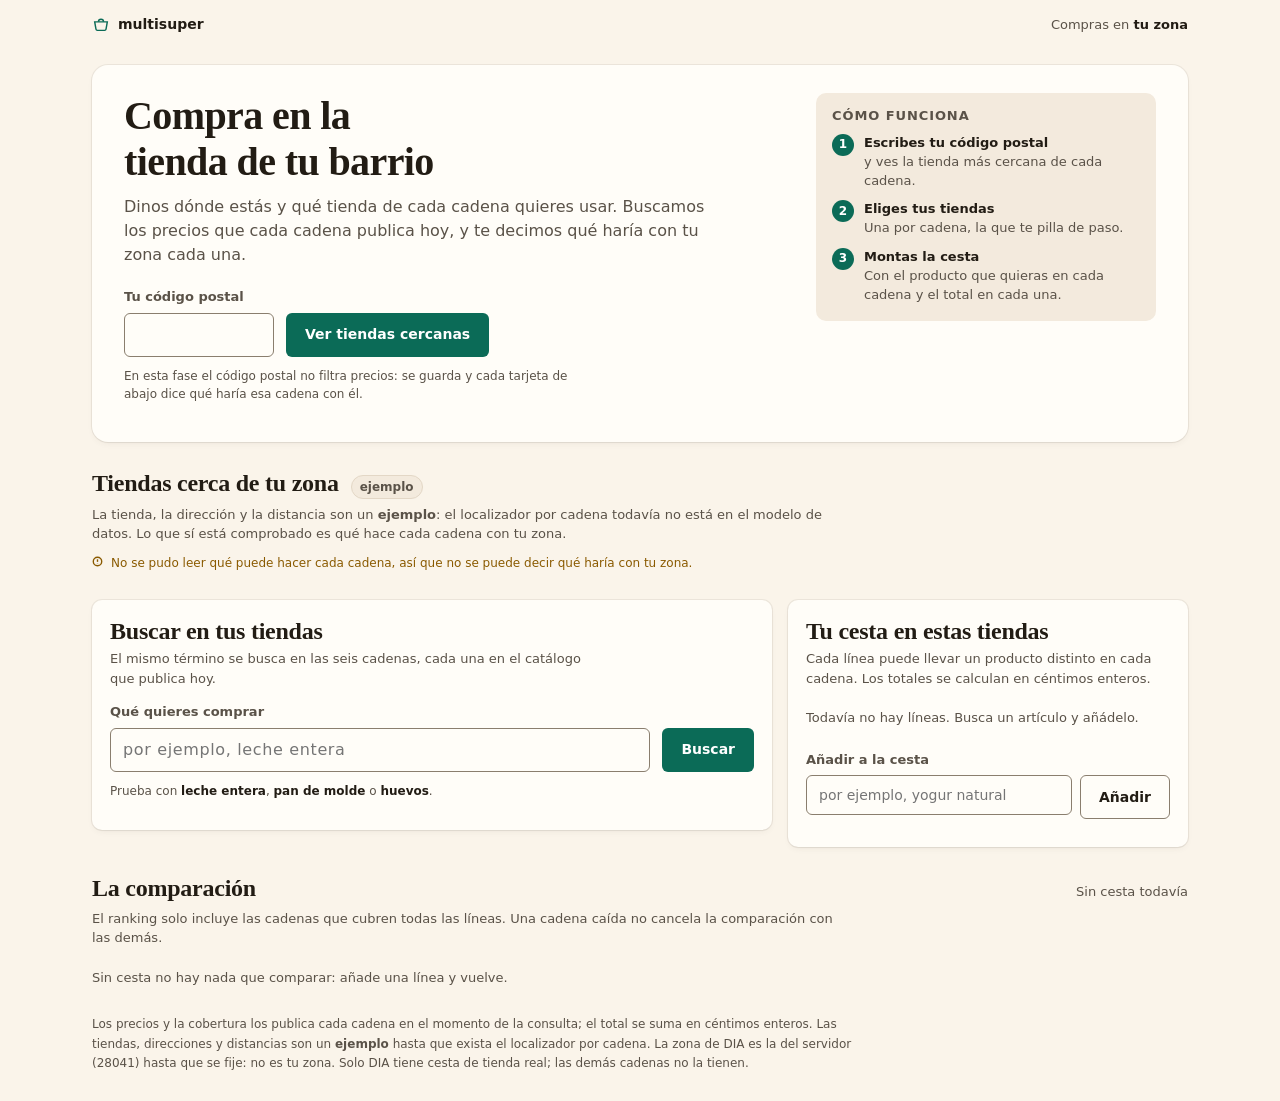
==== web/index.html @ 6d031947 "feat(web): serve the aggregator app for the nearest-store direction" ====
<!doctype html>
<html lang="es">
<head>
<meta charset="utf-8">
<meta name="viewport" content="width=device-width, initial-scale=1">
<title>Tienda cercana · multisuper</title>
<link rel="icon" href="favicon.svg" type="image/svg+xml">
<link rel="stylesheet" href="styles.css">
</head>
<body>
<a class="skip" href="#main">Ir a las tiendas</a>

<header class="topbar">
  <p class="brand">
    <svg width="18" height="18" viewBox="0 0 20 20" fill="none" aria-hidden="true">
      <path d="M3 6.5h14l-1.4 8.2a1.6 1.6 0 0 1-1.6 1.3H6a1.6 1.6 0 0 1-1.6-1.3L3 6.5Z" stroke="currentColor" stroke-width="1.6"/>
      <path d="M7.2 6.4a2.8 2.8 0 0 1 5.6 0" stroke="currentColor" stroke-width="1.6"/>
    </svg>
    multisuper
  </p>
  <p class="zone">Compras en <b id="zone-cp">tu zona</b></p>
</header>

<main id="main">
  <section class="hero" aria-labelledby="t">
    <div>
      <h1 id="t">Compra en la tienda de tu barrio</h1>
      <p class="lede">Dinos dónde estás y qué tienda de cada cadena quieres usar. Buscamos los precios que cada cadena publica hoy, y te decimos qué haría con tu zona cada una.</p>

      <form class="postal-row" id="postal-form" novalidate>
        <div class="field">
          <label for="cp">Tu código postal</label>
          <input id="cp" name="cp" type="text" inputmode="numeric" autocomplete="postal-code"
                 maxlength="5" pattern="[0-9]{5}" aria-describedby="cp-fine">
        </div>
        <button class="btn btn-primary" type="submit">Ver tiendas cercanas</button>
      </form>
      <p class="fine" id="cp-fine">En esta fase el código postal no filtra precios: se guarda y cada tarjeta de abajo dice qué haría esa cadena con él.</p>
      <p class="fine" id="cp-status" role="status"></p>
    </div>

    <div class="steps">
      <h2>Cómo funciona</h2>
      <ol>
        <li><span><b>Escribes tu código postal</b>y ves la tienda más cercana de cada cadena.</span></li>
        <li><span><b>Eliges tus tiendas</b>Una por cadena, la que te pilla de paso.</span></li>
        <li><span><b>Montas la cesta</b>Con el producto que quieras en cada cadena y el total en cada una.</span></li>
      </ol>
    </div>
  </section>

  <section class="sect" aria-labelledby="shops-h">
    <div class="sect-head">
      <h2 id="shops-h">Tiendas cerca de <span id="cp-head">tu zona</span></h2>
      <span class="tag">ejemplo</span>
      <span class="hint" id="picked">Cargando tiendas…</span>
    </div>
    <p class="sub">La tienda, la dirección y la distancia son un <strong>ejemplo</strong>: el localizador por cadena todavía no está en el modelo de datos. Lo que sí está comprobado es qué hace cada cadena con tu zona.</p>
    <ul class="shops" id="shops"></ul>
    <p class="warnline" id="shops-note" hidden></p>
  </section>

  <div class="bottom">
    <section class="panel" aria-labelledby="buscar-h">
      <h2 id="buscar-h">Buscar en tus tiendas</h2>
      <p class="sub">El mismo término se busca en las seis cadenas, cada una en el catálogo que publica hoy.</p>
      <form class="search-row" id="search-form" novalidate>
        <div class="field">
          <label for="q">Qué quieres comprar</label>
          <input id="q" name="q" type="search" autocomplete="off" placeholder="por ejemplo, leche entera">
        </div>
        <button class="btn btn-primary" type="submit">Buscar</button>
      </form>
      <p class="try">Prueba con <em>leche entera</em>, <em>pan de molde</em> o <em>huevos</em>.</p>
      <p class="fine" id="search-status" role="status"></p>
      <ul class="hits" id="hits"></ul>
    </section>

    <section class="panel" aria-labelledby="cesta-h">
      <h2 id="cesta-h">Tu cesta en estas tiendas</h2>
      <p class="sub">Cada línea puede llevar un producto distinto en cada cadena. Los totales se calculan en céntimos enteros.</p>
      <ul class="lines" id="lines">
        <li class="empty" id="lines-empty">Todavía no hay líneas. Busca un artículo y añádelo.</li>
      </ul>
      <form class="addline" id="add-form" novalidate>
        <label for="add-term">Añadir a la cesta</label>
        <div class="addline-row">
          <input id="add-term" type="search" autocomplete="off" placeholder="por ejemplo, yogur natural">
          <button class="btn btn-quiet" type="submit">Añadir</button>
        </div>
      </form>
      <p class="fine" id="add-status" role="status"></p>
    </section>
  </div>

  <section class="sect" aria-labelledby="comp-h">
    <div class="sect-head">
      <h2 id="comp-h">La comparación</h2>
      <span class="hint" id="comp-meta">Sin cesta todavía</span>
    </div>
    <p class="sub" id="comp-sub">El ranking solo incluye las cadenas que cubren todas las líneas. Una cadena caída no cancela la comparación con las demás.</p>

    <div class="rec" id="rec" hidden>
      <p class="rec-label" id="rec-label">La más barata con la cesta completa</p>
      <p class="rec-top"><span class="rec-chain" id="rec-chain">—</span><span class="rec-total" id="rec-total">—</span></p>
      <p class="rec-meta" id="rec-meta"></p>
    </div>

    <ol class="rank" id="rank"></ol>
    <p class="fine" id="comp-note" hidden></p>

    <h3 class="down-h" id="down-h">Sin total hoy</h3>
    <p class="sub" id="down-sub">Ninguna de estas cadenas compite en el ranking, y ninguna cancela la comparación. Un total ausente es mejor que un total inventado.</p>
    <ul class="down" id="down"></ul>

    <p class="sr" role="status" aria-live="polite" id="live"></p>
  </section>
</main>

<footer>
  <p>Los precios y la cobertura los publica cada cadena en el momento de la consulta; el total se suma en céntimos enteros. Las tiendas, direcciones y distancias son un <strong>ejemplo</strong> hasta que exista el localizador por cadena. La zona de DIA es la del servidor (28041) hasta que se fije: no es tu zona. Solo DIA tiene cesta de tienda real; las demás cadenas no la tienen.</p>
</footer>

<script src="app.js"></script>
</body>
</html>
---- web/styles.css ----
/* Direction 03 «Tienda cercana»: warm paper, serif headings, the store cards as the hero
   element. System fonts only, no external URL, no web font. */
:root{
  --bg:#FAF4EA;
  --surface:#FFFDF8;
  --surface-2:#F3EADD;
  --line:#E3D7C6;
  --line-strong:#8A7E6E;
  --ink:#221C14;
  --ink-2:#5A5248;
  --ink-3:#6B6154;
  --accent:#0B6B57;
  --accent-hover:#0A5B4A;
  --accent-soft:#E3EFEA;
  --warn:#8A5A00;
  --warn-bg:#F7EBD3;
  --danger:#9F2A22;
  --danger-bg:#F8E7E3;
  --focus:#0B6B57;
  --serif:"Iowan Old Style",Georgia,"Times New Roman",serif;
  --sans:system-ui,-apple-system,"Segoe UI",Roboto,"Helvetica Neue",Arial,sans-serif;
  --text-xs:0.75rem;
  --text-sm:0.8125rem;
  --text-ui:0.875rem;
  --text-body:1rem;
  --text-lg:1.125rem;
  --text-xl:1.5rem;
  --text-2xl:2rem;
  --text-3xl:2.5rem;
  --r-1:6px;
  --r-2:10px;
  --r-3:16px;
  --shadow-border:0 0 0 1px oklch(0.35 0.02 70 / 0.08),0 1px 2px -1px oklch(0.35 0.02 70 / 0.08),0 3px 8px -4px oklch(0.35 0.02 70 / 0.12);
}
*{box-sizing:border-box}
[hidden]{display:none !important}
body{
  margin:0;background:var(--bg);color:var(--ink);
  font-family:var(--sans);font-size:var(--text-body);line-height:1.5;
  -webkit-font-smoothing:antialiased;-moz-osx-font-smoothing:grayscale;
}
h1,h2,h3{margin:0;line-height:1.15;text-wrap:balance}
h1{font-family:var(--serif);font-size:var(--text-3xl);font-weight:600;letter-spacing:-0.015em}
h2{font-family:var(--serif);font-size:var(--text-xl);font-weight:600;letter-spacing:-0.01em}
h3{font-size:var(--text-ui);letter-spacing:-0.005em}
p{margin:0}
ul,ol{margin:0;padding:0;list-style:none}
button{font:inherit;color:inherit}
:focus-visible{outline:2px solid var(--focus);outline-offset:2px;border-radius:4px}
.skip{position:absolute;inset-inline-start:-9999px;top:12px;background:var(--ink);color:#fff;padding:10px 16px;border-radius:var(--r-1);font-size:var(--text-ui);font-weight:600;z-index:10}
.skip:focus{inset-inline-start:32px}
.sr{position:absolute;width:1px;height:1px;padding:0;margin:-1px;overflow:hidden;clip:rect(0 0 0 0);white-space:nowrap;border:0}

.topbar{max-width:1160px;margin-inline:auto;padding:14px 32px;display:flex;align-items:center;gap:16px}
.brand{display:flex;align-items:center;gap:8px;font-size:var(--text-ui);font-weight:600}
.brand svg{display:block;color:var(--accent)}
.topbar .zone{margin-inline-start:auto;font-size:var(--text-sm);color:var(--ink-2)}
.topbar .zone b{color:var(--ink);font-variant-numeric:tabular-nums}

main{max-width:1160px;margin-inline:auto;padding:8px 32px 0}

.btn{
  display:inline-flex;align-items:center;justify-content:center;gap:8px;
  min-height:44px;padding:0 18px;border-radius:var(--r-1);border:1px solid transparent;
  font-size:var(--text-ui);font-weight:600;cursor:pointer;background:var(--surface);
}
.btn-primary{background:var(--accent);color:#fff}
.btn-primary:hover{background:var(--accent-hover)}
.btn-primary:active{scale:0.96}
.btn-quiet{border-color:var(--line-strong);color:var(--ink)}
.btn-quiet:hover{background:var(--surface-2)}
.btn-small{min-height:32px;padding:0 10px;font-size:var(--text-sm);border-radius:var(--r-1)}
.btn[disabled]{color:var(--ink-3);cursor:not-allowed}

/* ---- hero ---- */
.hero{
  display:grid;grid-template-columns:minmax(0,1fr) 340px;gap:32px;align-items:start;
  background:var(--surface);border-radius:var(--r-3);box-shadow:var(--shadow-border);
  padding:28px 32px;margin-block-start:8px;
}
.hero h1{max-width:22ch}
.hero .lede{margin-block-start:10px;max-width:58ch;color:var(--ink-2);text-wrap:pretty}
.postal-row{display:flex;align-items:flex-end;gap:12px;margin-block-start:20px;flex-wrap:wrap}
.field{display:flex;flex-direction:column;gap:6px}
.field label{font-size:var(--text-sm);font-weight:600;color:var(--ink-2)}
.field input{
  height:44px;width:150px;padding:0 12px;font:inherit;font-size:var(--text-body);
  color:var(--ink);background:var(--surface);border:1px solid var(--line-strong);border-radius:var(--r-1);
  font-variant-numeric:tabular-nums;letter-spacing:0.04em;
}
.field input:focus-visible{outline:2px solid var(--focus);outline-offset:1px;border-color:var(--accent)}
.hero .fine{margin-block-start:10px;font-size:var(--text-xs);color:var(--ink-2);line-height:1.55;max-width:62ch}
#cp-status{color:var(--accent);font-weight:600}
.steps{background:var(--surface-2);border-radius:var(--r-2);padding:16px}
.steps h2{font-family:var(--sans);font-size:var(--text-sm);text-transform:uppercase;letter-spacing:0.07em;color:var(--ink-2);font-weight:600}
.steps ol{margin-block-start:10px;display:flex;flex-direction:column;gap:10px;counter-reset:s}
.steps li{display:grid;grid-template-columns:22px minmax(0,1fr);gap:10px;font-size:var(--text-sm);color:var(--ink-2);line-height:1.45}
.steps li::before{
  counter-increment:s;content:counter(s);
  display:grid;place-items:center;width:22px;height:22px;border-radius:999px;
  background:var(--accent);color:#fff;font-size:var(--text-xs);font-weight:700;
  font-variant-numeric:tabular-nums;
}
.steps b{display:block;color:var(--ink);font-weight:600}

/* ---- sections ---- */
.sect{margin-block-start:28px}
.sect-head{display:flex;align-items:baseline;gap:12px;flex-wrap:wrap;margin-block-end:4px}
.sect-head .hint{font-size:var(--text-sm);color:var(--ink-2);margin-inline-start:auto;font-variant-numeric:tabular-nums}
.sect .sub{margin-block-start:6px;font-size:var(--text-sm);color:var(--ink-2);max-width:92ch;line-height:1.5}
.tag{
  display:inline-flex;align-items:center;gap:5px;padding:2px 8px;border-radius:999px;
  border:1px solid var(--line);background:var(--surface-2);color:var(--ink-2);
  font-size:var(--text-xs);font-weight:600;vertical-align:1px;
}
.tag svg{flex:none}
.tag-warn{background:var(--warn-bg);border-color:#E4CFA4;color:var(--warn)}
.tag-danger{background:var(--danger-bg);border-color:#E7C9C2;color:var(--danger)}
.tag-ok{background:var(--accent-soft);border-color:#C3DDD3;color:var(--accent)}
.warnline{display:flex;align-items:flex-start;gap:8px;margin-block-start:10px;font-size:var(--text-xs);color:var(--warn);line-height:1.5}
.warnline svg{flex:none;margin-block-start:2px}

/* ---- store cards ---- */
.shops{display:grid;grid-template-columns:repeat(3,minmax(0,1fr));gap:12px}
.shop{
  background:var(--surface);border-radius:var(--r-2);box-shadow:var(--shadow-border);
  padding:0;overflow:hidden;display:flex;flex-direction:column;
}
.shop-label{display:block;padding:14px 14px 10px;cursor:pointer;flex:1}
.shop-check{display:flex;align-items:center;gap:8px;margin-block-end:8px}
.shop-check input{width:18px;height:18px;margin:0;accent-color:var(--accent);flex:none}
.shop-check .lab{font-size:var(--text-xs);color:var(--ink-2);font-weight:600;text-transform:uppercase;letter-spacing:0.05em}
.shop-name{display:flex;align-items:baseline;justify-content:space-between;gap:10px}
.shop-name .nm{font-size:var(--text-lg);font-weight:700;letter-spacing:-0.01em}
.shop-name .dist{font-size:var(--text-sm);color:var(--ink-2);white-space:nowrap}
.shop .addr{display:block;margin-block-start:2px;font-size:var(--text-sm);color:var(--ink-2)}
.shop .cap{display:block;margin-block-start:8px;font-size:var(--text-xs);color:var(--ink-2);line-height:1.5}
.shop.no-pick .shop-label{cursor:default}
.shop-foot{display:flex;align-items:center;justify-content:space-between;gap:10px;padding:0 14px 12px;flex-wrap:wrap}
.shop-foot .tag{white-space:nowrap}
.shop:has(input:checked){box-shadow:0 0 0 2px var(--accent),0 3px 8px -4px oklch(0.35 0.02 70 / 0.2)}
.shop:has(input:checked) .shop-check .lab{color:var(--accent)}
.shop.no-pick{background:var(--surface-2);box-shadow:none;border:1px dashed var(--line-strong)}

/* ---- search + basket ---- */
.bottom{display:grid;grid-template-columns:minmax(0,1fr) 400px;gap:16px;margin-block-start:28px;align-items:start}
.panel{background:var(--surface);border-radius:var(--r-2);box-shadow:var(--shadow-border);padding:18px}
.panel .sub{margin-block-start:4px;font-size:var(--text-sm);color:var(--ink-2);max-width:60ch}
.search-row{display:flex;align-items:flex-end;gap:12px;margin-block-start:14px;flex-wrap:wrap}
.search-row .field{flex:1 1 220px}
.search-row .field input{width:100%}
.panel .try{margin-block-start:10px;font-size:var(--text-xs);color:var(--ink-2)}
.panel .try em{font-style:normal;color:var(--ink);font-weight:600}
.panel .fine{margin-block-start:10px;font-size:var(--text-xs);color:var(--ink-2);line-height:1.5}

.hits{margin-block-start:12px;display:flex;flex-direction:column;gap:10px}
.hits .hit-add{margin-block-end:2px}
.hit-chain{border-block-start:1px solid var(--line);padding-block-start:10px}
.hit-head{display:flex;align-items:center;gap:8px;flex-wrap:wrap}
.hit-head .nm{font-size:var(--text-ui);font-weight:700}
.hit-head .btn{margin-inline-start:auto}
.hit-products{margin-block-start:6px;display:flex;flex-direction:column;gap:4px}
.hit-products li{display:grid;grid-template-columns:minmax(0,1fr) auto auto;align-items:center;gap:10px}
.hit-products .pname{font-size:var(--text-sm);min-width:0;overflow-wrap:anywhere}
.hit-products .pprice{font-size:var(--text-sm);font-weight:600;font-variant-numeric:tabular-nums;white-space:nowrap}
.hit-down{font-size:var(--text-sm);color:var(--ink-2);display:flex;align-items:center;gap:8px;flex-wrap:wrap}
.hit-down .linkbtn{background:none;border:0;padding:2px;color:var(--accent);font-size:var(--text-sm);font-weight:600;cursor:pointer;text-decoration:underline}

.lines{margin-block-start:12px;display:flex;flex-direction:column}
.lines .empty{font-size:var(--text-sm);color:var(--ink-2);padding-block:8px}
.line{border-block-end:1px solid var(--line);padding-block:10px}
.line:last-child{border-block-end:0}
.line-head{display:grid;grid-template-columns:minmax(0,1fr) auto;align-items:center;gap:12px}
.line-name{display:block;font-size:var(--text-ui);font-weight:600;overflow-wrap:anywhere}
.line-note{display:block;font-size:var(--text-xs);color:var(--ink-2);margin-block-start:1px}
.stepper{display:flex;align-items:center;gap:2px;background:var(--surface-2);border-radius:var(--r-1);padding:2px}
.stepper button{
  width:32px;height:32px;border-radius:4px;border:0;background:transparent;
  font-size:var(--text-body);line-height:1;font-weight:600;color:var(--ink);
  cursor:pointer;display:grid;place-items:center;
}
.stepper button:hover:enabled{background:var(--surface);color:var(--accent)}
.stepper button:active:enabled{scale:0.96}
.stepper button:disabled{color:var(--ink-3);cursor:not-allowed}
.stepper .q{min-width:26px;text-align:center;font-size:var(--text-ui);font-weight:600;font-variant-numeric:tabular-nums}
.chooser{margin-block-start:6px;font-size:var(--text-sm)}
.chooser summary{cursor:pointer;color:var(--accent);font-weight:600;font-size:var(--text-sm)}
.choices{margin-block-start:8px;display:flex;flex-direction:column;gap:6px}
.choice{display:grid;grid-template-columns:92px minmax(0,1fr);align-items:center;gap:8px;font-size:var(--text-sm)}
.choice .choice-chain{font-weight:700;font-size:var(--text-xs);text-transform:uppercase;letter-spacing:0.05em;color:var(--ink-2)}
.choice select{
  width:100%;min-height:36px;padding:4px 8px;font:inherit;font-size:var(--text-sm);
  color:var(--ink);background:var(--surface);border:1px solid var(--line-strong);border-radius:var(--r-1);
}
.choice select:focus-visible{outline:2px solid var(--focus);outline-offset:1px;border-color:var(--accent)}
.choice .choice-state{grid-column:2;font-size:var(--text-xs);color:var(--ink-2);display:flex;align-items:center;gap:6px;flex-wrap:wrap}
.addline{margin-block-start:14px}
.addline label{display:block;font-size:var(--text-sm);font-weight:600;color:var(--ink-2);margin-block-end:6px}
.addline-row{display:flex;gap:8px}
.addline-row input{
  flex:1;min-width:0;height:40px;padding:0 12px;font:inherit;font-size:var(--text-ui);
  color:var(--ink);border:1px solid var(--line-strong);border-radius:var(--r-1);background:var(--surface);
}
.addline-row input:focus-visible{outline:2px solid var(--focus);outline-offset:1px;border-color:var(--accent)}

/* ---- comparison ---- */
.rec{
  margin-block-start:12px;background:var(--accent-soft);border:1px solid #C3DDD3;
  border-radius:var(--r-2);padding:14px 18px;
}
.rec-label{font-size:var(--text-xs);text-transform:uppercase;letter-spacing:0.07em;font-weight:700;color:var(--accent)}
.rec-top{display:flex;align-items:baseline;justify-content:space-between;gap:16px;margin-block-start:4px}
.rec-chain{font-family:var(--serif);font-size:var(--text-2xl);font-weight:600;letter-spacing:-0.02em}
.rec-total{font-size:var(--text-2xl);font-weight:600;font-variant-numeric:tabular-nums;letter-spacing:-0.02em}
.rec-meta{margin-block-start:2px;font-size:var(--text-sm);color:var(--ink-2);font-variant-numeric:tabular-nums}

.rank{margin-block-start:12px;display:flex;flex-direction:column;gap:6px}
.row{
  display:grid;grid-template-columns:minmax(0,1fr) 78px 100px 120px;align-items:center;gap:16px;
  padding:10px 16px;background:var(--surface);border-radius:var(--r-2);
  box-shadow:var(--shadow-border);
}
.row .who{display:flex;align-items:center;gap:10px;min-width:0}
.row .who > span{display:flex;flex-direction:column;min-width:0}
.row .who .nm{font-size:var(--text-ui);font-weight:600}
.row .who .st{font-size:var(--text-xs);color:var(--ink-2);margin-block-start:1px}
.row .cov{font-size:var(--text-sm);color:var(--ink-2);font-variant-numeric:tabular-nums}
.row .val{font-size:var(--text-lg);font-weight:600;font-variant-numeric:tabular-nums;text-align:end}
.row .delta{font-size:var(--text-sm);color:var(--ink-2);font-variant-numeric:tabular-nums;text-align:end}
.row .delta.is-best{color:var(--accent);font-weight:600}
.row.is-out{background:var(--surface-2)}
.row.is-out .nm,.row.is-out .val{color:var(--ink-3);text-decoration:line-through;text-decoration-thickness:from-font}

.down-h{margin-block-start:20px;font-family:var(--serif);font-size:var(--text-lg)}
.down{margin-block-start:8px;display:flex;flex-direction:column;gap:6px}
.down li{
  display:grid;grid-template-columns:minmax(0,1fr) auto;align-items:center;gap:16px;
  padding:9px 16px;border-radius:var(--r-2);background:var(--surface-2);
  border:1px solid var(--line);
}
.down .who{display:flex;flex-wrap:wrap;align-items:baseline;gap:4px 10px}
.down .nm{font-size:var(--text-ui);font-weight:700}
.down .why{font-size:var(--text-sm);color:var(--ink-2)}
.down .end{display:flex;align-items:center;gap:8px;flex-wrap:wrap;justify-self:end}
.down .empty{display:block;background:none;border:0;padding:0;font-size:var(--text-sm);color:var(--ink-2)}

footer{max-width:1160px;margin-inline:auto;padding:20px 32px 28px;margin-block-start:8px;color:var(--ink-2);font-size:var(--text-xs);line-height:1.6}
footer p{max-width:100ch}

@media (max-width:1040px){
  .hero{grid-template-columns:minmax(0,1fr)}
  .shops{grid-template-columns:repeat(2,minmax(0,1fr))}
  .bottom{grid-template-columns:minmax(0,1fr)}
  .row{grid-template-columns:minmax(0,1fr) auto;row-gap:4px}
  .row .cov{grid-column:1}
}
@media (max-width:640px){
  .topbar,main,footer{padding-inline:16px}
  .hero{padding:20px}
  .shops{grid-template-columns:minmax(0,1fr)}
}
@media (prefers-reduced-motion: no-preference){
  .btn{transition-property:background-color,border-color,box-shadow;transition-duration:150ms;transition-timing-function:ease-out}
  .stepper button{transition-property:background-color,color;transition-duration:150ms;transition-timing-function:ease-out}
}
@media (prefers-reduced-motion: reduce){
  .btn:active,.stepper button:active:enabled{scale:none}
}
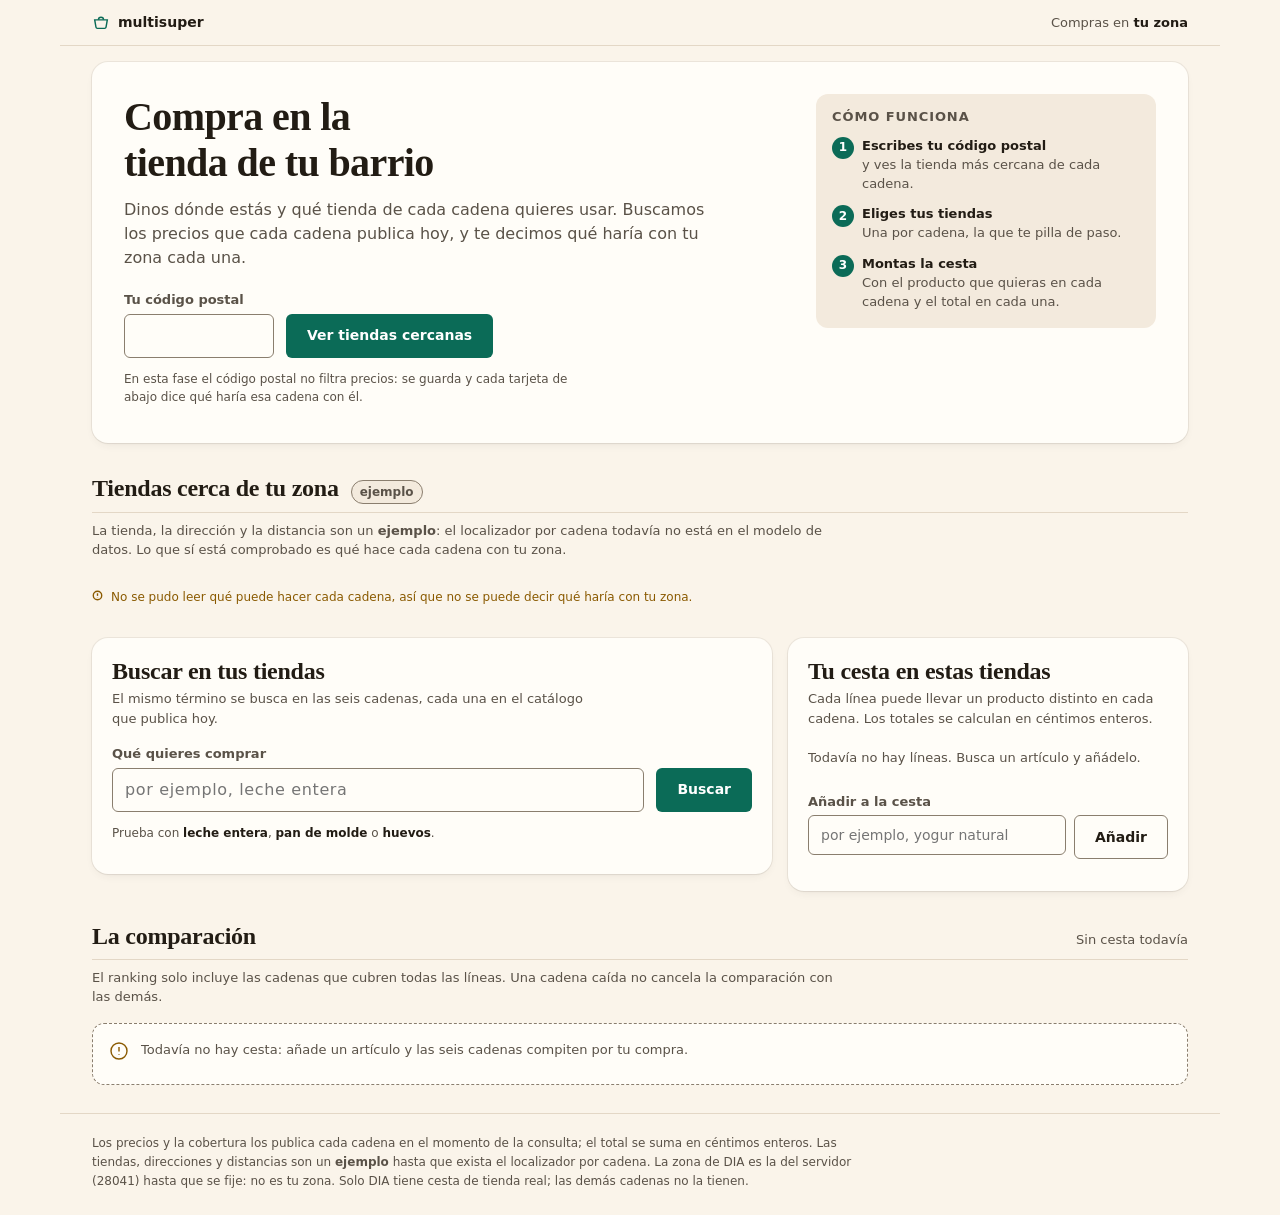
==== commit 0066b2de: "feat(web): brand marks, calmer comparison and a measured visual pass" ====
--- a/web/index.html
+++ b/web/index.html
@@ -9,6 +9,37 @@
 </head>
 <body>
 <a class="skip" href="#main">Ir a las tiendas</a>
+
+<!-- Brand marks: one <symbol> per chain, drawn here so every instance is a <use> of local
+     markup. No file, no URL, no web font: the wordmarks are shapes plus the system font
+     stack that text inherits from the .logo element. -->
+<svg class="sprite" aria-hidden="true" focusable="false" width="0" height="0">
+  <symbol id="logo-alcampo">
+    <rect x="0.5" y="0.5" width="71" height="23" rx="4" fill="#FFFDF8" stroke="#8A7E6E"/>
+    <text x="36" y="16.2" text-anchor="middle" font-family="system-ui, -apple-system, 'Segoe UI', Roboto, Arial, sans-serif" font-size="9.6" font-weight="800" letter-spacing="0.3" fill="#D3202A" textLength="60" lengthAdjust="spacingAndGlyphs">ALCAMPO</text>
+  </symbol>
+  <symbol id="logo-aldi">
+    <rect width="72" height="24" rx="4" fill="#001E64"/>
+    <text x="36" y="16.3" text-anchor="middle" font-family="system-ui, -apple-system, 'Segoe UI', Roboto, Arial, sans-serif" font-size="10.5" font-weight="800" letter-spacing="0.8" fill="#FFFFFF">ALDI</text>
+  </symbol>
+  <symbol id="logo-carrefour">
+    <rect x="0.5" y="0.5" width="71" height="23" rx="4" fill="#FFFDF8" stroke="#8A7E6E"/>
+    <path d="M7 8.6 13 12 7 15.4Z" fill="#E30613"/>
+    <text x="15" y="16.1" font-family="system-ui, -apple-system, 'Segoe UI', Roboto, Arial, sans-serif" font-size="9.2" font-weight="800" letter-spacing="0.1" fill="#004E9E" textLength="51" lengthAdjust="spacingAndGlyphs">CARREFOUR</text>
+  </symbol>
+  <symbol id="logo-dia">
+    <rect width="72" height="24" rx="4" fill="#C4121F"/>
+    <text x="36" y="16.4" text-anchor="middle" font-family="system-ui, -apple-system, 'Segoe UI', Roboto, Arial, sans-serif" font-size="11" font-weight="800" letter-spacing="0.6" fill="#FFFFFF">DIA</text>
+  </symbol>
+  <symbol id="logo-lidl">
+    <rect x="0.5" y="0.5" width="71" height="23" rx="4" fill="#FFF000" stroke="#0050AA"/>
+    <text x="36" y="16.2" text-anchor="middle" font-family="system-ui, -apple-system, 'Segoe UI', Roboto, Arial, sans-serif" font-size="10.6" font-weight="800" letter-spacing="0.6" fill="#0050AA" textLength="34" lengthAdjust="spacingAndGlyphs">LIDL</text>
+  </symbol>
+  <symbol id="logo-mas">
+    <rect x="0.5" y="0.5" width="71" height="23" rx="4" fill="#FFFDF8" stroke="#8A7E6E"/>
+    <text x="36" y="16.4" text-anchor="middle" font-family="system-ui, -apple-system, 'Segoe UI', Roboto, Arial, sans-serif" font-size="11" font-weight="800" letter-spacing="1" fill="#B3121B">MAS</text>
+  </symbol>
+</svg>
 
 <header class="topbar">
   <p class="brand">
@@ -106,11 +137,22 @@
       <p class="rec-meta" id="rec-meta"></p>
     </div>
 
+    <div class="empty-state" id="comp-empty" hidden>
+      <span class="empty-icon" aria-hidden="true">
+        <svg width="20" height="20" viewBox="0 0 20 20" fill="none"><circle cx="10" cy="10" r="8" stroke="currentColor" stroke-width="1.4"/><path d="M10 6v4.4" stroke="currentColor" stroke-width="1.4"/><path d="M10 13.4v.6" stroke="currentColor" stroke-width="1.8"/></svg>
+      </span>
+      <div>
+        <p class="empty-text" id="comp-empty-text"></p>
+        <button class="btn btn-quiet btn-small" type="button" id="comp-empty-retry" data-retry="basket" hidden>Reintentar la comparación</button>
+      </div>
+    </div>
+
     <ol class="rank" id="rank"></ol>
+    <p class="fail-line" id="comp-fail" hidden></p>
     <p class="fine" id="comp-note" hidden></p>
 
     <h3 class="down-h" id="down-h">Sin total hoy</h3>
-    <p class="sub" id="down-sub">Ninguna de estas cadenas compite en el ranking, y ninguna cancela la comparación. Un total ausente es mejor que un total inventado.</p>
+    <p class="sub" id="down-sub">Estas cadenas sí contestaron, pero no cubren todas las líneas. Ninguna cancela la comparación: un total ausente es mejor que un total inventado.</p>
     <ul class="down" id="down"></ul>
 
     <p class="sr" role="status" aria-live="polite" id="live"></p>
--- a/web/styles.css
+++ b/web/styles.css
@@ -1,5 +1,10 @@
 /* Direction 03 «Tienda cercana»: warm paper, serif headings, the store cards as the hero
-   element. System fonts only, no external URL, no web font. */
+   element. System fonts only, no external URL, no web font.
+
+   Design rules kept from the artboard: one spacing scale (--sp-*), concentric radii
+   (a 12px row with a 6px inset nests a 6px chip; 16px cards step down to 6px controls),
+   elevation through the two shadow recipes and hairlines for structure, tabular numbers
+   on every value that changes, and one state = one icon + one word. */
 :root{
   --bg:#FAF4EA;
   --surface:#FFFDF8;
@@ -12,11 +17,20 @@
   --accent:#0B6B57;
   --accent-hover:#0A5B4A;
   --accent-soft:#E3EFEA;
+  --accent-deep:#073A2E;
+  --accent-deep-ink:#F7F3EA;
+  --accent-deep-2:#9FD8C6;
+  --accent-deep-3:#CFE0D8;
   --warn:#8A5A00;
   --warn-bg:#F7EBD3;
   --danger:#9F2A22;
   --danger-bg:#F8E7E3;
   --focus:#0B6B57;
+  --tag-line:#8A7E6E;
+  --tag-warn-line:#A97B24;
+  --tag-danger-line:#B47066;
+  --tag-ok-line:#58927F;
+  --skel:#E0D2BB;
   --serif:"Iowan Old Style",Georgia,"Times New Roman",serif;
   --sans:system-ui,-apple-system,"Segoe UI",Roboto,"Helvetica Neue",Arial,sans-serif;
   --text-xs:0.75rem;
@@ -27,10 +41,21 @@
   --text-xl:1.5rem;
   --text-2xl:2rem;
   --text-3xl:2.5rem;
+  /* one spacing scale: every gap, padding and margin below is a step of it */
+  --sp-1:4px;
+  --sp-2:8px;
+  --sp-3:12px;
+  --sp-4:16px;
+  --sp-5:20px;
+  --sp-6:24px;
+  --sp-7:32px;
+  /* concentric radii */
   --r-1:6px;
-  --r-2:10px;
+  --r-2:12px;
   --r-3:16px;
-  --shadow-border:0 0 0 1px oklch(0.35 0.02 70 / 0.08),0 1px 2px -1px oklch(0.35 0.02 70 / 0.08),0 3px 8px -4px oklch(0.35 0.02 70 / 0.12);
+  --shadow-1:0 0 0 1px oklch(0.35 0.02 70 / 0.08),0 1px 2px -1px oklch(0.35 0.02 70 / 0.10),0 4px 12px -6px oklch(0.35 0.02 70 / 0.16);
+  --shadow-2:0 0 0 1px oklch(0.35 0.02 70 / 0.12),0 6px 20px -10px oklch(0.35 0.02 70 / 0.30);
+  --shadow-deep:0 1px 2px -1px oklch(0.2 0.03 160 / 0.35),0 10px 28px -14px oklch(0.2 0.03 160 / 0.55);
 }
 *{box-sizing:border-box}
 [hidden]{display:none !important}
@@ -47,21 +72,25 @@
 ul,ol{margin:0;padding:0;list-style:none}
 button{font:inherit;color:inherit}
 :focus-visible{outline:2px solid var(--focus);outline-offset:2px;border-radius:4px}
-.skip{position:absolute;inset-inline-start:-9999px;top:12px;background:var(--ink);color:#fff;padding:10px 16px;border-radius:var(--r-1);font-size:var(--text-ui);font-weight:600;z-index:10}
-.skip:focus{inset-inline-start:32px}
+.skip{position:absolute;inset-inline-start:-9999px;top:12px;background:var(--ink);color:#fff;padding:var(--sp-2) var(--sp-4);border-radius:var(--r-1);font-size:var(--text-ui);font-weight:600;z-index:10}
+.skip:focus{inset-inline-start:var(--sp-7)}
 .sr{position:absolute;width:1px;height:1px;padding:0;margin:-1px;overflow:hidden;clip:rect(0 0 0 0);white-space:nowrap;border:0}
 
-.topbar{max-width:1160px;margin-inline:auto;padding:14px 32px;display:flex;align-items:center;gap:16px}
-.brand{display:flex;align-items:center;gap:8px;font-size:var(--text-ui);font-weight:600}
+/* ---- brand marks: one <use> per chain, sized here, never a file ---- */
+.sprite{position:absolute;width:0;height:0;overflow:hidden}
+.logo{display:block;height:24px;width:auto;flex:none;font-family:var(--sans)}
+
+.topbar{max-width:1160px;margin-inline:auto;padding:var(--sp-3) var(--sp-7);display:flex;align-items:center;gap:var(--sp-4);border-block-end:1px solid var(--line)}
+.brand{display:flex;align-items:center;gap:var(--sp-2);font-size:var(--text-ui);font-weight:600}
 .brand svg{display:block;color:var(--accent)}
 .topbar .zone{margin-inline-start:auto;font-size:var(--text-sm);color:var(--ink-2)}
 .topbar .zone b{color:var(--ink);font-variant-numeric:tabular-nums}
 
-main{max-width:1160px;margin-inline:auto;padding:8px 32px 0}
+main{max-width:1160px;margin-inline:auto;padding:var(--sp-2) var(--sp-7) 0}
 
 .btn{
-  display:inline-flex;align-items:center;justify-content:center;gap:8px;
-  min-height:44px;padding:0 18px;border-radius:var(--r-1);border:1px solid transparent;
+  display:inline-flex;align-items:center;justify-content:center;gap:var(--sp-2);
+  min-height:44px;padding:0 var(--sp-5);border-radius:var(--r-1);border:1px solid transparent;
   font-size:var(--text-ui);font-weight:600;cursor:pointer;background:var(--surface);
 }
 .btn-primary{background:var(--accent);color:#fff}
@@ -69,32 +98,39 @@
 .btn-primary:active{scale:0.96}
 .btn-quiet{border-color:var(--line-strong);color:var(--ink)}
 .btn-quiet:hover{background:var(--surface-2)}
-.btn-small{min-height:32px;padding:0 10px;font-size:var(--text-sm);border-radius:var(--r-1)}
+.btn-small{min-height:32px;padding:0 var(--sp-3);font-size:var(--text-sm);border-radius:var(--r-1)}
 .btn[disabled]{color:var(--ink-3);cursor:not-allowed}
+.linkbtn{
+  display:inline-flex;align-items:center;gap:var(--sp-1);background:none;border:0;padding:2px;
+  color:var(--accent);font-size:var(--text-sm);font-weight:600;cursor:pointer;
+  text-decoration:underline;text-underline-offset:2px;
+}
+.linkbtn:hover{color:var(--accent-hover);background:var(--accent-soft);border-radius:4px}
 
 /* ---- hero ---- */
 .hero{
-  display:grid;grid-template-columns:minmax(0,1fr) 340px;gap:32px;align-items:start;
-  background:var(--surface);border-radius:var(--r-3);box-shadow:var(--shadow-border);
-  padding:28px 32px;margin-block-start:8px;
+  display:grid;grid-template-columns:minmax(0,1fr) 340px;gap:var(--sp-7);align-items:start;
+  background:var(--surface);border-radius:var(--r-3);box-shadow:var(--shadow-1);
+  padding:var(--sp-7) var(--sp-7) var(--sp-6);margin-block-start:var(--sp-2);
 }
 .hero h1{max-width:22ch}
-.hero .lede{margin-block-start:10px;max-width:58ch;color:var(--ink-2);text-wrap:pretty}
-.postal-row{display:flex;align-items:flex-end;gap:12px;margin-block-start:20px;flex-wrap:wrap}
-.field{display:flex;flex-direction:column;gap:6px}
+.hero .lede{margin-block-start:var(--sp-3);max-width:58ch;color:var(--ink-2);text-wrap:pretty}
+.postal-row{display:flex;align-items:flex-end;gap:var(--sp-3);margin-block-start:var(--sp-5);flex-wrap:wrap}
+.field{display:flex;flex-direction:column;gap:var(--sp-1)}
 .field label{font-size:var(--text-sm);font-weight:600;color:var(--ink-2)}
 .field input{
-  height:44px;width:150px;padding:0 12px;font:inherit;font-size:var(--text-body);
+  height:44px;width:150px;padding:0 var(--sp-3);font:inherit;font-size:var(--text-body);
   color:var(--ink);background:var(--surface);border:1px solid var(--line-strong);border-radius:var(--r-1);
   font-variant-numeric:tabular-nums;letter-spacing:0.04em;
 }
+.field input:hover{border-color:var(--accent)}
 .field input:focus-visible{outline:2px solid var(--focus);outline-offset:1px;border-color:var(--accent)}
-.hero .fine{margin-block-start:10px;font-size:var(--text-xs);color:var(--ink-2);line-height:1.55;max-width:62ch}
+.hero .fine{margin-block-start:var(--sp-3);font-size:var(--text-xs);color:var(--ink-2);line-height:1.55;max-width:62ch}
 #cp-status{color:var(--accent);font-weight:600}
-.steps{background:var(--surface-2);border-radius:var(--r-2);padding:16px}
+.steps{background:var(--surface-2);border-radius:var(--r-2);padding:var(--sp-4)}
 .steps h2{font-family:var(--sans);font-size:var(--text-sm);text-transform:uppercase;letter-spacing:0.07em;color:var(--ink-2);font-weight:600}
-.steps ol{margin-block-start:10px;display:flex;flex-direction:column;gap:10px;counter-reset:s}
-.steps li{display:grid;grid-template-columns:22px minmax(0,1fr);gap:10px;font-size:var(--text-sm);color:var(--ink-2);line-height:1.45}
+.steps ol{margin-block-start:var(--sp-3);display:flex;flex-direction:column;gap:var(--sp-3);counter-reset:s}
+.steps li{display:grid;grid-template-columns:22px minmax(0,1fr);gap:var(--sp-2);font-size:var(--text-sm);color:var(--ink-2);line-height:1.45}
 .steps li::before{
   counter-increment:s;content:counter(s);
   display:grid;place-items:center;width:22px;height:22px;border-radius:999px;
@@ -104,73 +140,110 @@
 .steps b{display:block;color:var(--ink);font-weight:600}
 
 /* ---- sections ---- */
-.sect{margin-block-start:28px}
-.sect-head{display:flex;align-items:baseline;gap:12px;flex-wrap:wrap;margin-block-end:4px}
+.sect{margin-block-start:var(--sp-7)}
+.sect-head{
+  display:flex;align-items:baseline;gap:var(--sp-3);flex-wrap:wrap;
+  padding-block-end:var(--sp-2);border-block-end:1px solid var(--line);
+}
 .sect-head .hint{font-size:var(--text-sm);color:var(--ink-2);margin-inline-start:auto;font-variant-numeric:tabular-nums}
-.sect .sub{margin-block-start:6px;font-size:var(--text-sm);color:var(--ink-2);max-width:92ch;line-height:1.5}
+.sect .sub{margin-block-start:var(--sp-2);font-size:var(--text-sm);color:var(--ink-2);max-width:92ch;line-height:1.5}
 .tag{
-  display:inline-flex;align-items:center;gap:5px;padding:2px 8px;border-radius:999px;
-  border:1px solid var(--line);background:var(--surface-2);color:var(--ink-2);
+  display:inline-flex;align-items:center;gap:var(--sp-1);padding:2px var(--sp-2);border-radius:999px;
+  border:1px solid var(--tag-line);background:var(--surface-2);color:var(--ink-2);
   font-size:var(--text-xs);font-weight:600;vertical-align:1px;
 }
 .tag svg{flex:none}
-.tag-warn{background:var(--warn-bg);border-color:#E4CFA4;color:var(--warn)}
-.tag-danger{background:var(--danger-bg);border-color:#E7C9C2;color:var(--danger)}
-.tag-ok{background:var(--accent-soft);border-color:#C3DDD3;color:var(--accent)}
-.warnline{display:flex;align-items:flex-start;gap:8px;margin-block-start:10px;font-size:var(--text-xs);color:var(--warn);line-height:1.5}
+.tag-warn{background:var(--warn-bg);border-color:var(--tag-warn-line);color:var(--warn)}
+.tag-danger{background:var(--danger-bg);border-color:var(--tag-danger-line);color:var(--danger)}
+.tag-ok{background:var(--accent-soft);border-color:var(--tag-ok-line);color:var(--accent)}
+.warnline{display:flex;align-items:flex-start;gap:var(--sp-2);margin-block-start:var(--sp-3);font-size:var(--text-xs);color:var(--warn);line-height:1.5}
 .warnline svg{flex:none;margin-block-start:2px}
 
-/* ---- store cards ---- */
-.shops{display:grid;grid-template-columns:repeat(3,minmax(0,1fr));gap:12px}
+/* ---- store cards: 16px card, 16px padding, 6px inner controls ---- */
+.shops{display:grid;grid-template-columns:repeat(3,minmax(0,1fr));gap:var(--sp-3);margin-block-start:var(--sp-4)}
 .shop{
-  background:var(--surface);border-radius:var(--r-2);box-shadow:var(--shadow-border);
-  padding:0;overflow:hidden;display:flex;flex-direction:column;
-}
-.shop-label{display:block;padding:14px 14px 10px;cursor:pointer;flex:1}
-.shop-check{display:flex;align-items:center;gap:8px;margin-block-end:8px}
+  background:var(--surface);border-radius:var(--r-3);box-shadow:var(--shadow-1);
+  overflow:hidden;display:flex;flex-direction:column;
+}
+.shop-label{display:block;padding:var(--sp-4) var(--sp-4) var(--sp-3);cursor:pointer;flex:1}
+.shop-check{display:flex;align-items:center;gap:var(--sp-2);margin-block-end:var(--sp-2)}
 .shop-check input{width:18px;height:18px;margin:0;accent-color:var(--accent);flex:none}
 .shop-check .lab{font-size:var(--text-xs);color:var(--ink-2);font-weight:600;text-transform:uppercase;letter-spacing:0.05em}
-.shop-name{display:flex;align-items:baseline;justify-content:space-between;gap:10px}
-.shop-name .nm{font-size:var(--text-lg);font-weight:700;letter-spacing:-0.01em}
-.shop-name .dist{font-size:var(--text-sm);color:var(--ink-2);white-space:nowrap}
-.shop .addr{display:block;margin-block-start:2px;font-size:var(--text-sm);color:var(--ink-2)}
-.shop .cap{display:block;margin-block-start:8px;font-size:var(--text-xs);color:var(--ink-2);line-height:1.5}
+.shop-name{display:flex;align-items:center;justify-content:space-between;gap:var(--sp-3)}
+.shop .logo{height:24px}
+.shop-name .dist{font-size:var(--text-sm);color:var(--ink-2);white-space:nowrap;text-align:end}
+.shop .addr{display:block;margin-block-start:var(--sp-1);font-size:var(--text-sm);color:var(--ink-2)}
+.shop .cap{display:block;margin-block-start:var(--sp-2);font-size:var(--text-xs);color:var(--ink-2);line-height:1.5}
 .shop.no-pick .shop-label{cursor:default}
-.shop-foot{display:flex;align-items:center;justify-content:space-between;gap:10px;padding:0 14px 12px;flex-wrap:wrap}
+.shop-foot{display:flex;align-items:center;justify-content:space-between;gap:var(--sp-3);padding:0 var(--sp-4) var(--sp-3);flex-wrap:wrap}
 .shop-foot .tag{white-space:nowrap}
-.shop:has(input:checked){box-shadow:0 0 0 2px var(--accent),0 3px 8px -4px oklch(0.35 0.02 70 / 0.2)}
+.shop:not(.no-pick):hover{box-shadow:var(--shadow-2)}
+.shop:has(input:checked){box-shadow:0 0 0 2px var(--accent),0 4px 12px -6px oklch(0.35 0.02 70 / 0.28)}
 .shop:has(input:checked) .shop-check .lab{color:var(--accent)}
 .shop.no-pick{background:var(--surface-2);box-shadow:none;border:1px dashed var(--line-strong)}
 
 /* ---- search + basket ---- */
-.bottom{display:grid;grid-template-columns:minmax(0,1fr) 400px;gap:16px;margin-block-start:28px;align-items:start}
-.panel{background:var(--surface);border-radius:var(--r-2);box-shadow:var(--shadow-border);padding:18px}
-.panel .sub{margin-block-start:4px;font-size:var(--text-sm);color:var(--ink-2);max-width:60ch}
-.search-row{display:flex;align-items:flex-end;gap:12px;margin-block-start:14px;flex-wrap:wrap}
+.bottom{display:grid;grid-template-columns:minmax(0,1fr) 400px;gap:var(--sp-4);margin-block-start:var(--sp-7);align-items:start}
+.panel{background:var(--surface);border-radius:var(--r-3);box-shadow:var(--shadow-1);padding:var(--sp-5)}
+.panel .sub{margin-block-start:var(--sp-1);font-size:var(--text-sm);color:var(--ink-2);max-width:60ch}
+.search-row{display:flex;align-items:flex-end;gap:var(--sp-3);margin-block-start:var(--sp-4);flex-wrap:wrap}
 .search-row .field{flex:1 1 220px}
 .search-row .field input{width:100%}
-.panel .try{margin-block-start:10px;font-size:var(--text-xs);color:var(--ink-2)}
+.panel .try{margin-block-start:var(--sp-3);font-size:var(--text-xs);color:var(--ink-2)}
 .panel .try em{font-style:normal;color:var(--ink);font-weight:600}
-.panel .fine{margin-block-start:10px;font-size:var(--text-xs);color:var(--ink-2);line-height:1.5}
-
-.hits{margin-block-start:12px;display:flex;flex-direction:column;gap:10px}
-.hits .hit-add{margin-block-end:2px}
-.hit-chain{border-block-start:1px solid var(--line);padding-block-start:10px}
-.hit-head{display:flex;align-items:center;gap:8px;flex-wrap:wrap}
-.hit-head .nm{font-size:var(--text-ui);font-weight:700}
+.panel .fine{margin-block-start:var(--sp-3);font-size:var(--text-xs);color:var(--ink-2);line-height:1.5}
+
+.hits{margin-block-start:var(--sp-3);display:flex;flex-direction:column;gap:var(--sp-3)}
+.hits .hit-add{margin-block-end:0}
+.hit-chain{border-block-start:1px solid var(--line);padding-block-start:var(--sp-3)}
+.hit-head{display:flex;align-items:center;gap:var(--sp-3);flex-wrap:wrap}
 .hit-head .btn{margin-inline-start:auto}
-.hit-products{margin-block-start:6px;display:flex;flex-direction:column;gap:4px}
-.hit-products li{display:grid;grid-template-columns:minmax(0,1fr) auto auto;align-items:center;gap:10px}
+.hit-products{margin-block-start:var(--sp-2);display:flex;flex-direction:column;gap:var(--sp-1)}
+.hit-products li{display:grid;grid-template-columns:minmax(0,1fr) auto auto;align-items:center;gap:var(--sp-3)}
 .hit-products .pname{font-size:var(--text-sm);min-width:0;overflow-wrap:anywhere}
 .hit-products .pprice{font-size:var(--text-sm);font-weight:600;font-variant-numeric:tabular-nums;white-space:nowrap}
-.hit-down{font-size:var(--text-sm);color:var(--ink-2);display:flex;align-items:center;gap:8px;flex-wrap:wrap}
-.hit-down .linkbtn{background:none;border:0;padding:2px;color:var(--accent);font-size:var(--text-sm);font-weight:600;cursor:pointer;text-decoration:underline}
-
-.lines{margin-block-start:12px;display:flex;flex-direction:column}
-.lines .empty{font-size:var(--text-sm);color:var(--ink-2);padding-block:8px}
-.line{border-block-end:1px solid var(--line);padding-block:10px}
+.hit-down{font-size:var(--text-sm);color:var(--ink-2)}
+
+/* ---- failure line: chains that did not answer, never a competitor row ---- */
+.fail-line{
+  margin-block-start:var(--sp-3);padding:var(--sp-2) var(--sp-3);
+  background:var(--surface-2);border:1px solid var(--line);border-radius:var(--r-2);
+  font-size:var(--text-sm);color:var(--ink-2);line-height:1.7;
+}
+.fail-lead{font-weight:600;color:var(--ink)}
+.fail-item{display:inline-flex;align-items:center;gap:var(--sp-1);font-weight:600;color:var(--ink);font-variant-numeric:tabular-nums}
+.fail-item svg{flex:none;color:var(--danger)}
+.fail-item.is-soft svg{color:var(--warn)}
+.fail-why{font-weight:400;color:var(--ink-2)}
+.fail-sep{color:var(--ink-3)}
+
+/* ---- empty state: a sentence with a reason, never a shrug ---- */
+.empty-state{
+  margin-block-start:var(--sp-4);display:flex;gap:var(--sp-3);align-items:flex-start;
+  padding:var(--sp-4);background:var(--surface);border:1px dashed var(--line-strong);
+  border-radius:var(--r-2);
+}
+.empty-icon{color:var(--warn);flex:none;margin-block-start:1px}
+.empty-text{font-size:var(--text-sm);color:var(--ink-2);max-width:76ch;line-height:1.5}
+#comp-empty-retry{margin-block-start:var(--sp-3)}
+
+/* ---- loading skeletons (pulse only when motion is allowed) ---- */
+.sk-row{
+  display:grid;grid-template-columns:72px minmax(0,1fr) 84px;align-items:center;
+  gap:var(--sp-3);padding:var(--sp-3);background:var(--surface);
+  border-radius:var(--r-2);box-shadow:var(--shadow-1);list-style:none;
+}
+.sk-row.sk-hit{grid-template-columns:72px minmax(0,1fr)}
+.sk{display:block;height:10px;border-radius:var(--r-1);background:var(--skel)}
+.sk-logo{height:24px;width:72px}
+.sk-line{width:58%}
+.sk-val{height:16px}
+
+.lines{margin-block-start:var(--sp-3);display:flex;flex-direction:column}
+.lines .empty{font-size:var(--text-sm);color:var(--ink-2);padding-block:var(--sp-2)}
+.line{border-block-end:1px solid var(--line);padding-block:var(--sp-3)}
 .line:last-child{border-block-end:0}
-.line-head{display:grid;grid-template-columns:minmax(0,1fr) auto;align-items:center;gap:12px}
+.line-head{display:grid;grid-template-columns:minmax(0,1fr) auto;align-items:center;gap:var(--sp-3)}
 .line-name{display:block;font-size:var(--text-ui);font-weight:600;overflow-wrap:anywhere}
 .line-note{display:block;font-size:var(--text-xs);color:var(--ink-2);margin-block-start:1px}
 .stepper{display:flex;align-items:center;gap:2px;background:var(--surface-2);border-radius:var(--r-1);padding:2px}
@@ -183,85 +256,104 @@
 .stepper button:active:enabled{scale:0.96}
 .stepper button:disabled{color:var(--ink-3);cursor:not-allowed}
 .stepper .q{min-width:26px;text-align:center;font-size:var(--text-ui);font-weight:600;font-variant-numeric:tabular-nums}
-.chooser{margin-block-start:6px;font-size:var(--text-sm)}
-.chooser summary{cursor:pointer;color:var(--accent);font-weight:600;font-size:var(--text-sm)}
-.choices{margin-block-start:8px;display:flex;flex-direction:column;gap:6px}
-.choice{display:grid;grid-template-columns:92px minmax(0,1fr);align-items:center;gap:8px;font-size:var(--text-sm)}
+.chooser{margin-block-start:var(--sp-1);font-size:var(--text-sm)}
+.chooser summary{cursor:pointer;color:var(--accent);font-weight:600;font-size:var(--text-sm);border-radius:4px}
+.chooser summary:hover{color:var(--accent-hover)}
+.choices{margin-block-start:var(--sp-2);display:flex;flex-direction:column;gap:var(--sp-1)}
+.choice{display:grid;grid-template-columns:92px minmax(0,1fr);align-items:center;gap:var(--sp-2);font-size:var(--text-sm)}
 .choice .choice-chain{font-weight:700;font-size:var(--text-xs);text-transform:uppercase;letter-spacing:0.05em;color:var(--ink-2)}
 .choice select{
-  width:100%;min-height:36px;padding:4px 8px;font:inherit;font-size:var(--text-sm);
+  width:100%;min-height:36px;padding:var(--sp-1) var(--sp-2);font:inherit;font-size:var(--text-sm);
   color:var(--ink);background:var(--surface);border:1px solid var(--line-strong);border-radius:var(--r-1);
 }
+.choice select:hover{border-color:var(--accent)}
 .choice select:focus-visible{outline:2px solid var(--focus);outline-offset:1px;border-color:var(--accent)}
-.choice .choice-state{grid-column:2;font-size:var(--text-xs);color:var(--ink-2);display:flex;align-items:center;gap:6px;flex-wrap:wrap}
-.addline{margin-block-start:14px}
-.addline label{display:block;font-size:var(--text-sm);font-weight:600;color:var(--ink-2);margin-block-end:6px}
-.addline-row{display:flex;gap:8px}
+.choice .choice-state{grid-column:2;font-size:var(--text-xs);color:var(--ink-2);display:flex;align-items:center;gap:var(--sp-1);flex-wrap:wrap}
+.addline{margin-block-start:var(--sp-4)}
+.addline label{display:block;font-size:var(--text-sm);font-weight:600;color:var(--ink-2);margin-block-end:var(--sp-1)}
+.addline-row{display:flex;gap:var(--sp-2)}
 .addline-row input{
-  flex:1;min-width:0;height:40px;padding:0 12px;font:inherit;font-size:var(--text-ui);
+  flex:1;min-width:0;height:40px;padding:0 var(--sp-3);font:inherit;font-size:var(--text-ui);
   color:var(--ink);border:1px solid var(--line-strong);border-radius:var(--r-1);background:var(--surface);
 }
+.addline-row input:hover{border-color:var(--accent)}
 .addline-row input:focus-visible{outline:2px solid var(--focus);outline-offset:1px;border-color:var(--accent)}
 
 /* ---- comparison ---- */
 .rec{
-  margin-block-start:12px;background:var(--accent-soft);border:1px solid #C3DDD3;
-  border-radius:var(--r-2);padding:14px 18px;
-}
-.rec-label{font-size:var(--text-xs);text-transform:uppercase;letter-spacing:0.07em;font-weight:700;color:var(--accent)}
-.rec-top{display:flex;align-items:baseline;justify-content:space-between;gap:16px;margin-block-start:4px}
-.rec-chain{font-family:var(--serif);font-size:var(--text-2xl);font-weight:600;letter-spacing:-0.02em}
-.rec-total{font-size:var(--text-2xl);font-weight:600;font-variant-numeric:tabular-nums;letter-spacing:-0.02em}
-.rec-meta{margin-block-start:2px;font-size:var(--text-sm);color:var(--ink-2);font-variant-numeric:tabular-nums}
-
-.rank{margin-block-start:12px;display:flex;flex-direction:column;gap:6px}
+  margin-block-start:var(--sp-4);background:var(--accent-deep);color:var(--accent-deep-ink);
+  border-radius:var(--r-3);padding:var(--sp-4) var(--sp-5) var(--sp-5);
+  box-shadow:var(--shadow-deep);
+}
+.rec-label{font-size:var(--text-xs);text-transform:uppercase;letter-spacing:0.08em;font-weight:700;color:var(--accent-deep-2)}
+.rec-top{display:flex;align-items:center;justify-content:space-between;gap:var(--sp-4);margin-block-start:var(--sp-3)}
+.rec-chain{display:flex;align-items:center}
+.rec-chain .logo{height:28px}
+.rec-total{font-size:2.25rem;font-weight:600;font-variant-numeric:tabular-nums;letter-spacing:-0.02em;line-height:1}
+.rec-meta{margin-block-start:var(--sp-2);font-size:var(--text-sm);color:var(--accent-deep-3);font-variant-numeric:tabular-nums}
+
+.rank{margin-block-start:var(--sp-3);display:flex;flex-direction:column;gap:var(--sp-2)}
 .row{
-  display:grid;grid-template-columns:minmax(0,1fr) 78px 100px 120px;align-items:center;gap:16px;
-  padding:10px 16px;background:var(--surface);border-radius:var(--r-2);
-  box-shadow:var(--shadow-border);
-}
-.row .who{display:flex;align-items:center;gap:10px;min-width:0}
-.row .who > span{display:flex;flex-direction:column;min-width:0}
-.row .who .nm{font-size:var(--text-ui);font-weight:600}
-.row .who .st{font-size:var(--text-xs);color:var(--ink-2);margin-block-start:1px}
+  display:grid;grid-template-columns:20px minmax(0,1fr) auto auto auto;align-items:center;
+  gap:var(--sp-4);padding:var(--sp-2) var(--sp-3);background:var(--surface);
+  border-radius:var(--r-2);box-shadow:var(--shadow-1);
+}
+.row:hover{box-shadow:var(--shadow-2)}
+.row.is-best{box-shadow:inset 3px 0 0 var(--accent),var(--shadow-1)}
+.row .pos{font-size:var(--text-xs);font-variant-numeric:tabular-nums;color:var(--ink-3);text-align:end}
+.row .who{display:flex;align-items:center;gap:var(--sp-3);min-width:0}
+.row .who .st{font-size:var(--text-xs);color:var(--ink-2);overflow:hidden;text-overflow:ellipsis;white-space:nowrap}
 .row .cov{font-size:var(--text-sm);color:var(--ink-2);font-variant-numeric:tabular-nums}
-.row .val{font-size:var(--text-lg);font-weight:600;font-variant-numeric:tabular-nums;text-align:end}
-.row .delta{font-size:var(--text-sm);color:var(--ink-2);font-variant-numeric:tabular-nums;text-align:end}
+.row .val{font-size:var(--text-lg);font-weight:600;font-variant-numeric:tabular-nums;text-align:end;justify-self:end}
+.row .delta{display:inline-flex;align-items:center;gap:var(--sp-1);font-size:var(--text-sm);color:var(--ink-2);font-variant-numeric:tabular-nums;text-align:end;justify-self:end;min-width:112px;justify-content:flex-end}
 .row .delta.is-best{color:var(--accent);font-weight:600}
 .row.is-out{background:var(--surface-2)}
-.row.is-out .nm,.row.is-out .val{color:var(--ink-3);text-decoration:line-through;text-decoration-thickness:from-font}
-
-.down-h{margin-block-start:20px;font-family:var(--serif);font-size:var(--text-lg)}
-.down{margin-block-start:8px;display:flex;flex-direction:column;gap:6px}
+.row.is-out .logo{opacity:0.4}
+.row.is-out .st{text-decoration:line-through;text-decoration-thickness:from-font}
+.row.is-out .val{color:var(--ink-3);text-decoration:line-through;text-decoration-thickness:from-font}
+
+.down-h{margin-block-start:var(--sp-6);font-family:var(--serif);font-size:var(--text-lg)}
+.down{margin-block-start:var(--sp-2);display:flex;flex-direction:column;gap:var(--sp-2)}
 .down li{
-  display:grid;grid-template-columns:minmax(0,1fr) auto;align-items:center;gap:16px;
-  padding:9px 16px;border-radius:var(--r-2);background:var(--surface-2);
+  display:grid;grid-template-columns:minmax(0,1fr) auto;align-items:center;gap:var(--sp-4);
+  padding:var(--sp-2) var(--sp-3);border-radius:var(--r-2);background:var(--surface-2);
   border:1px solid var(--line);
 }
-.down .who{display:flex;flex-wrap:wrap;align-items:baseline;gap:4px 10px}
-.down .nm{font-size:var(--text-ui);font-weight:700}
-.down .why{font-size:var(--text-sm);color:var(--ink-2)}
-.down .end{display:flex;align-items:center;gap:8px;flex-wrap:wrap;justify-self:end}
-.down .empty{display:block;background:none;border:0;padding:0;font-size:var(--text-sm);color:var(--ink-2)}
-
-footer{max-width:1160px;margin-inline:auto;padding:20px 32px 28px;margin-block-start:8px;color:var(--ink-2);font-size:var(--text-xs);line-height:1.6}
+.down .who{display:flex;flex-wrap:wrap;align-items:center;gap:var(--sp-1) var(--sp-3)}
+.down .logo{height:22px}
+.down .why{font-size:var(--text-sm);color:var(--ink-2);font-variant-numeric:tabular-nums}
+.down .end{display:flex;align-items:center;gap:var(--sp-2);flex-wrap:wrap;justify-self:end}
+
+footer{max-width:1160px;margin-inline:auto;padding:var(--sp-5) var(--sp-7) var(--sp-6);margin-block-start:var(--sp-2);color:var(--ink-2);font-size:var(--text-xs);line-height:1.6;border-block-start:1px solid var(--line)}
 footer p{max-width:100ch}
 
 @media (max-width:1040px){
   .hero{grid-template-columns:minmax(0,1fr)}
   .shops{grid-template-columns:repeat(2,minmax(0,1fr))}
   .bottom{grid-template-columns:minmax(0,1fr)}
-  .row{grid-template-columns:minmax(0,1fr) auto;row-gap:4px}
-  .row .cov{grid-column:1}
+  .row{grid-template-columns:20px minmax(0,1fr) auto;row-gap:var(--sp-1)}
+  .row .who{grid-column:2}
+  .row .val{grid-column:3;grid-row:1}
+  .row .cov{grid-column:2;grid-row:2}
+  .row .delta{grid-column:3;grid-row:2}
 }
 @media (max-width:640px){
-  .topbar,main,footer{padding-inline:16px}
-  .hero{padding:20px}
+  .topbar,main,footer{padding-inline:var(--sp-4)}
+  .hero{padding:var(--sp-5)}
   .shops{grid-template-columns:minmax(0,1fr)}
+  .rec-top{flex-direction:column;align-items:flex-start;gap:var(--sp-2)}
+  .row{grid-template-columns:minmax(0,1fr) auto}
+  .row .pos{display:none}
+  .row .who{grid-column:1}
+  .row .cov{grid-column:1;grid-row:2}
+  .row .val,.row .delta{grid-column:2}
 }
 @media (prefers-reduced-motion: no-preference){
   .btn{transition-property:background-color,border-color,box-shadow;transition-duration:150ms;transition-timing-function:ease-out}
   .stepper button{transition-property:background-color,color;transition-duration:150ms;transition-timing-function:ease-out}
+  .shop,.row,.linkbtn{transition-property:box-shadow,background-color,color;transition-duration:150ms;transition-timing-function:ease-out}
+  .sk{animation:skPulse 1.4s ease-in-out infinite}
+  @keyframes skPulse{0%,100%{opacity:1}50%{opacity:0.45}}
 }
 @media (prefers-reduced-motion: reduce){
   .btn:active,.stepper button:active:enabled{scale:none}
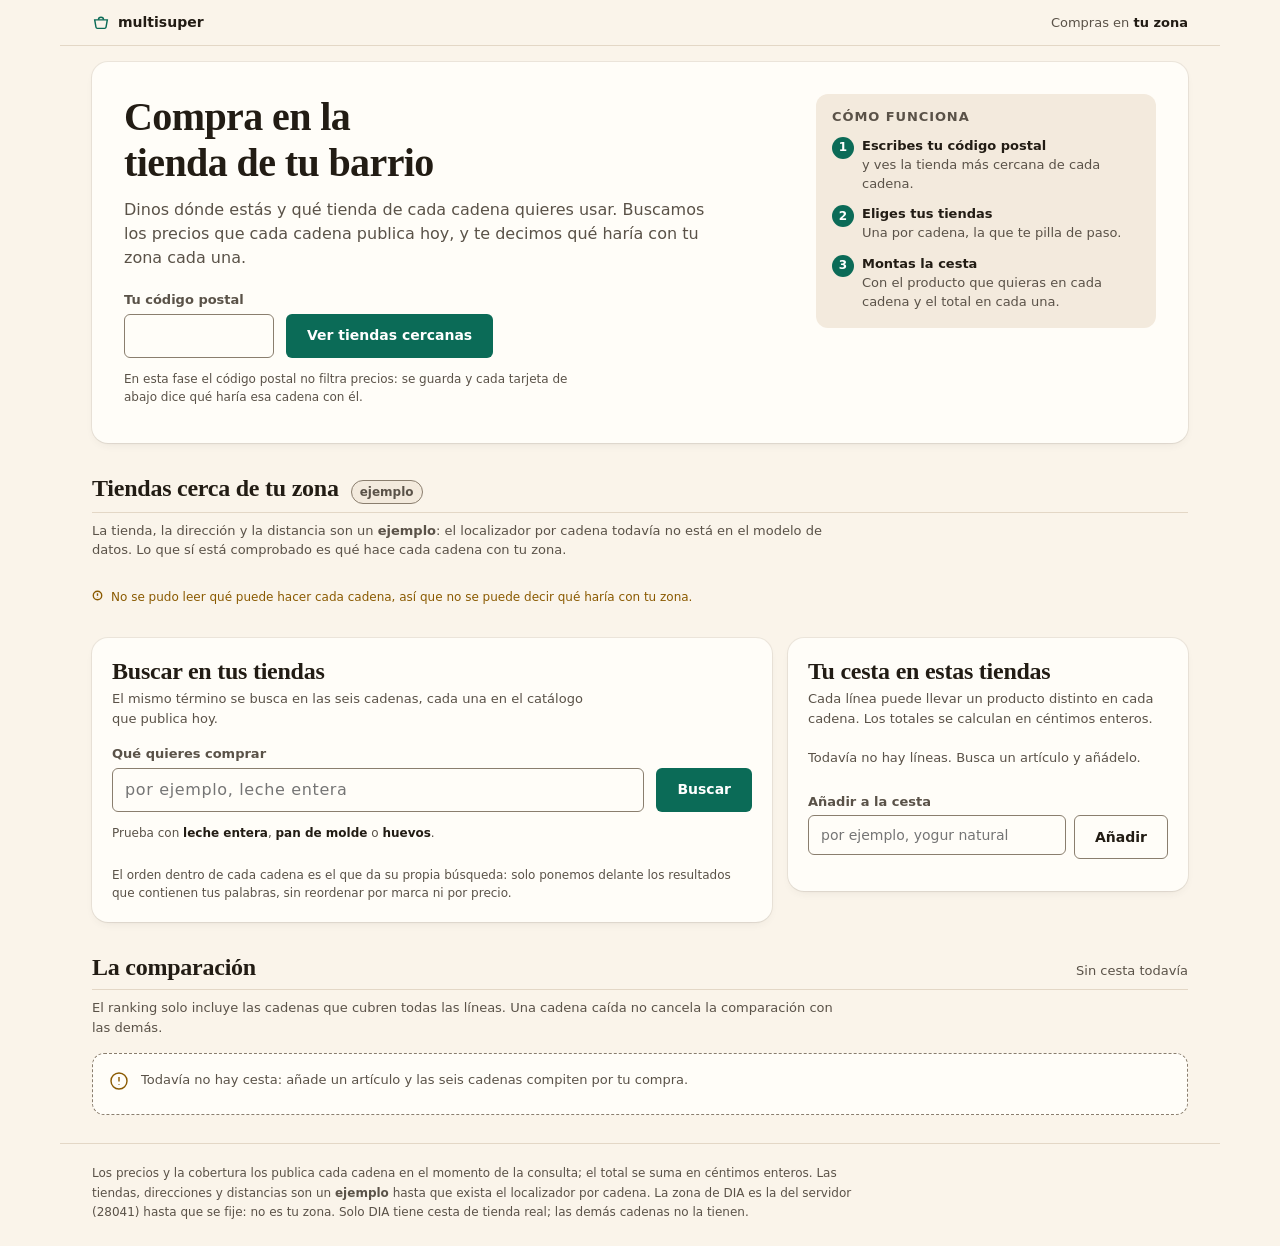
==== commit 870fea9a: "feat(web): ten rows per chain and a ver-mas that reaches the rest" ====
--- a/web/index.html
+++ b/web/index.html
@@ -105,6 +105,7 @@
       <p class="try">Prueba con <em>leche entera</em>, <em>pan de molde</em> o <em>huevos</em>.</p>
       <p class="fine" id="search-status" role="status"></p>
       <ul class="hits" id="hits"></ul>
+      <p class="fine" id="hits-note">El orden dentro de cada cadena es el que da su propia búsqueda: solo ponemos delante los resultados que contienen tus palabras, sin reordenar por marca ni por precio.</p>
     </section>
 
     <section class="panel" aria-labelledby="cesta-h">
--- a/web/styles.css
+++ b/web/styles.css
@@ -166,14 +166,17 @@
   overflow:hidden;display:flex;flex-direction:column;
 }
 .shop-label{display:block;padding:var(--sp-4) var(--sp-4) var(--sp-3);cursor:pointer;flex:1}
-.shop-check{display:flex;align-items:center;gap:var(--sp-2);margin-block-end:var(--sp-2)}
+/* The check row is as tall with a control as without one, so every card in a row puts its
+   logo on the same baseline; the mechanism sentence reserves two lines and the foot sits
+   on the bottom edge, so a shorter card never floats its chip. */
+.shop-check{display:flex;align-items:center;gap:var(--sp-2);margin-block-end:var(--sp-2);min-height:18px}
 .shop-check input{width:18px;height:18px;margin:0;accent-color:var(--accent);flex:none}
 .shop-check .lab{font-size:var(--text-xs);color:var(--ink-2);font-weight:600;text-transform:uppercase;letter-spacing:0.05em}
 .shop-name{display:flex;align-items:center;justify-content:space-between;gap:var(--sp-3)}
 .shop .logo{height:24px}
 .shop-name .dist{font-size:var(--text-sm);color:var(--ink-2);white-space:nowrap;text-align:end}
 .shop .addr{display:block;margin-block-start:var(--sp-1);font-size:var(--text-sm);color:var(--ink-2)}
-.shop .cap{display:block;margin-block-start:var(--sp-2);font-size:var(--text-xs);color:var(--ink-2);line-height:1.5}
+.shop .cap{display:block;margin-block-start:var(--sp-2);font-size:var(--text-xs);color:var(--ink-2);line-height:1.5;min-height:3em}
 .shop.no-pick .shop-label{cursor:default}
 .shop-foot{display:flex;align-items:center;justify-content:space-between;gap:var(--sp-3);padding:0 var(--sp-4) var(--sp-3);flex-wrap:wrap}
 .shop-foot .tag{white-space:nowrap}
@@ -203,6 +206,8 @@
 .hit-products .pname{font-size:var(--text-sm);min-width:0;overflow-wrap:anywhere}
 .hit-products .pprice{font-size:var(--text-sm);font-weight:600;font-variant-numeric:tabular-nums;white-space:nowrap}
 .hit-down{font-size:var(--text-sm);color:var(--ink-2)}
+/* «ver más» sits under its own chain: one control per page, never a sort control. */
+.hit-more{margin-block-start:var(--sp-2);font-size:var(--text-xs);color:var(--ink-2);display:flex;align-items:center;gap:var(--sp-2);flex-wrap:wrap}
 
 /* ---- failure line: chains that did not answer, never a competitor row ---- */
 .fail-line{
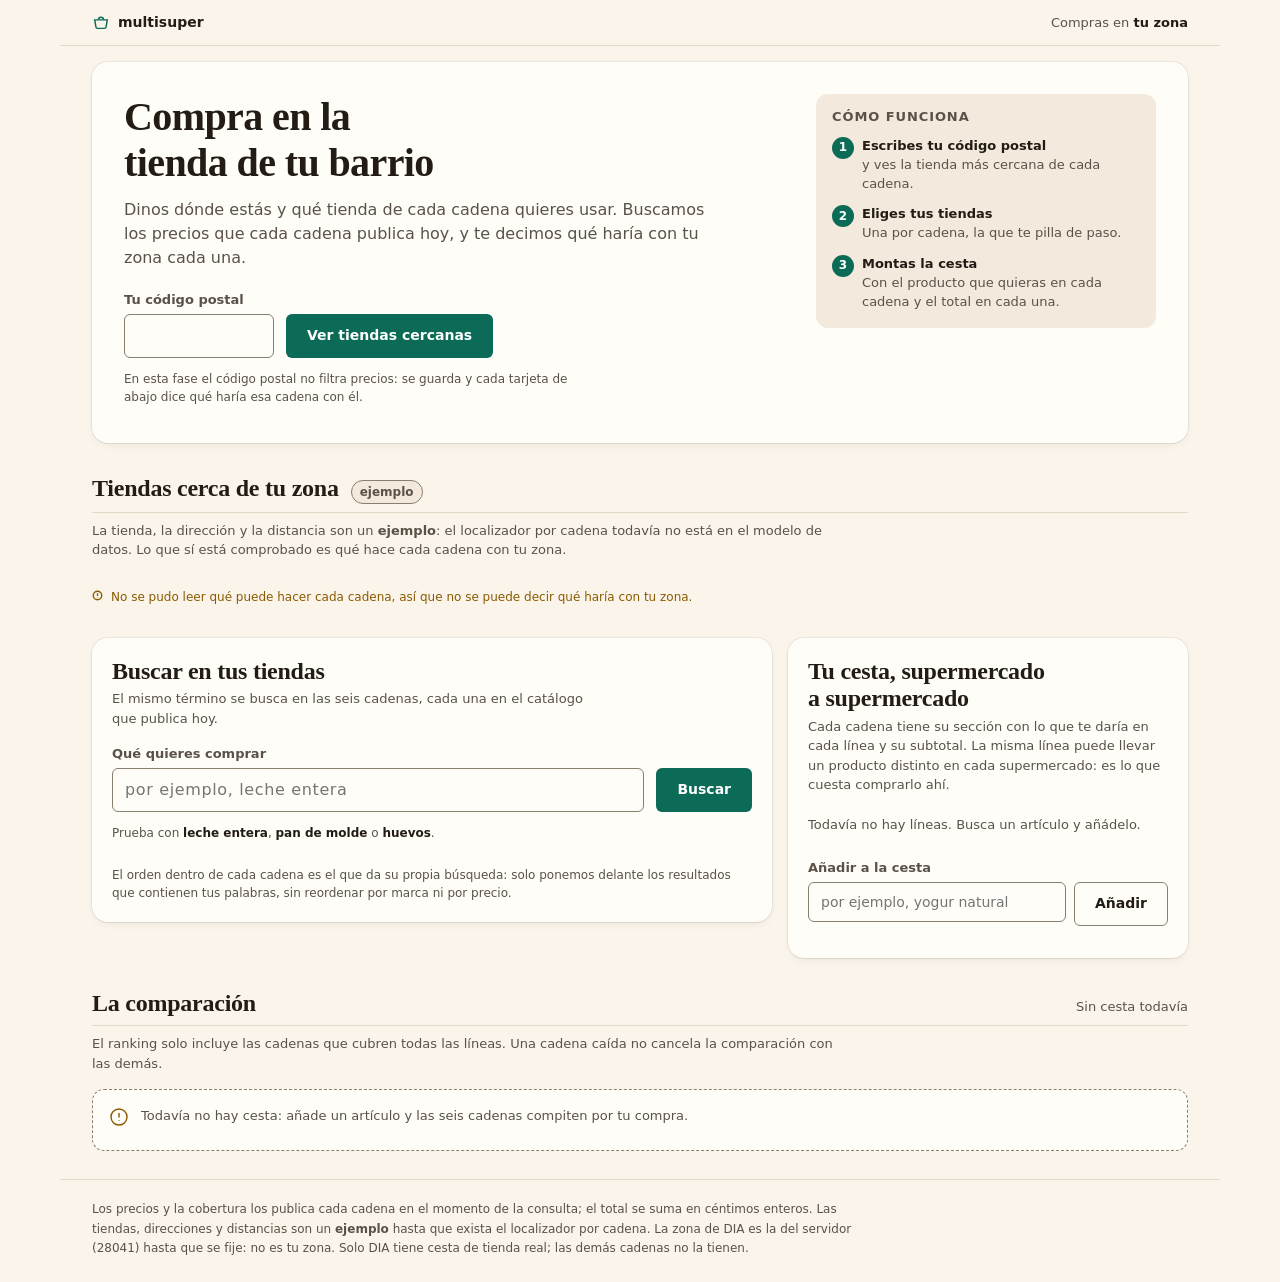
==== commit 85847dc5: "feat(web): read the basket per supermarket and pick a product with a basket icon" ====
--- a/web/index.html
+++ b/web/index.html
@@ -109,8 +109,8 @@
     </section>
 
     <section class="panel" aria-labelledby="cesta-h">
-      <h2 id="cesta-h">Tu cesta en estas tiendas</h2>
-      <p class="sub">Cada línea puede llevar un producto distinto en cada cadena. Los totales se calculan en céntimos enteros.</p>
+      <h2 id="cesta-h">Tu cesta, supermercado a supermercado</h2>
+      <p class="sub">Cada cadena tiene su sección con lo que te daría en cada línea y su subtotal. La misma línea puede llevar un producto distinto en cada supermercado: es lo que cuesta comprarlo ahí.</p>
       <ul class="lines" id="lines">
         <li class="empty" id="lines-empty">Todavía no hay líneas. Busca un artículo y añádelo.</li>
       </ul>
--- a/web/styles.css
+++ b/web/styles.css
@@ -100,6 +100,10 @@
 .btn-quiet:hover{background:var(--surface-2)}
 .btn-small{min-height:32px;padding:0 var(--sp-3);font-size:var(--text-sm);border-radius:var(--r-1)}
 .btn[disabled]{color:var(--ink-3);cursor:not-allowed}
+/* An icon-only control: the basket mark is 18 px, the hit area is 40 x 40 (S14). */
+.btn-icon{width:40px;height:40px;min-height:40px;padding:0;display:inline-grid;place-items:center;color:var(--accent);flex:none}
+.btn-icon:hover{color:var(--accent-hover)}
+.btn-icon svg{display:block}
 .linkbtn{
   display:inline-flex;align-items:center;gap:var(--sp-1);background:none;border:0;padding:2px;
   color:var(--accent);font-size:var(--text-sm);font-weight:600;cursor:pointer;
@@ -244,10 +248,20 @@
 .sk-line{width:58%}
 .sk-val{height:16px}
 
-.lines{margin-block-start:var(--sp-3);display:flex;flex-direction:column}
+.lines{margin-block-start:var(--sp-3);display:flex;flex-direction:column;gap:var(--sp-2)}
 .lines .empty{font-size:var(--text-sm);color:var(--ink-2);padding-block:var(--sp-2)}
-.line{border-block-end:1px solid var(--line);padding-block:var(--sp-3)}
-.line:last-child{border-block-end:0}
+/* ---- the basket, read per supermarket: one section per chain (S14) ---- */
+.basket-chain{background:var(--surface-2);border:1px solid var(--line);border-radius:var(--r-2);padding:var(--sp-3)}
+.bc-head{display:flex;align-items:center;gap:var(--sp-2);flex-wrap:wrap}
+.bc-head .logo{height:22px}
+.bc-name{font-size:var(--text-xs);font-weight:700;text-transform:uppercase;letter-spacing:0.06em;color:var(--ink-2)}
+.bc-sub{margin-inline-start:auto;font-size:var(--text-ui);font-weight:700;font-variant-numeric:tabular-nums}
+.bc-lines{margin-block-start:var(--sp-1);display:flex;flex-direction:column}
+.bc-none{margin-block-start:var(--sp-1);font-size:var(--text-xs);color:var(--ink-2)}
+.basket-chain .line{border-block-end:1px solid var(--line);padding-block:var(--sp-2)}
+.basket-chain .line:last-child{border-block-end:0}
+.basket-chain .line-name{font-size:var(--text-sm);font-weight:600}
+.basket-chain .line-note{font-variant-numeric:tabular-nums}
 .line-head{display:grid;grid-template-columns:minmax(0,1fr) auto;align-items:center;gap:var(--sp-3)}
 .line-name{display:block;font-size:var(--text-ui);font-weight:600;overflow-wrap:anywhere}
 .line-note{display:block;font-size:var(--text-xs);color:var(--ink-2);margin-block-start:1px}
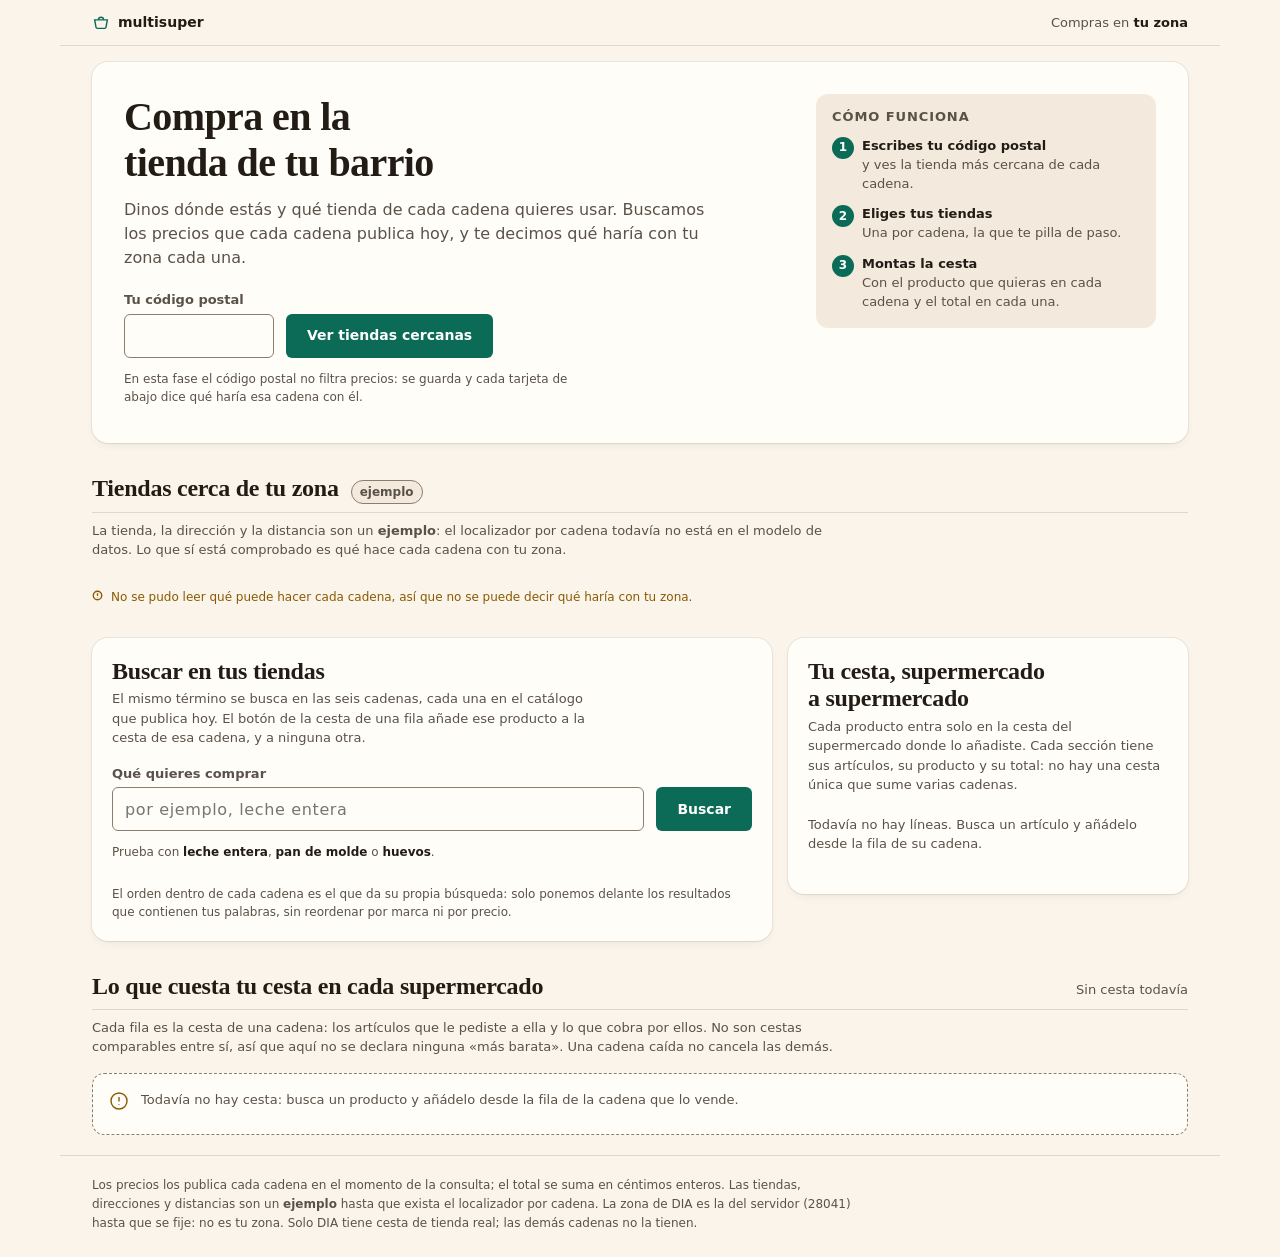
==== commit 2a3d7b20: "feat(web): one basket per supermarket and no automatic line in other chains" ====
--- a/web/index.html
+++ b/web/index.html
@@ -94,7 +94,7 @@
   <div class="bottom">
     <section class="panel" aria-labelledby="buscar-h">
       <h2 id="buscar-h">Buscar en tus tiendas</h2>
-      <p class="sub">El mismo término se busca en las seis cadenas, cada una en el catálogo que publica hoy.</p>
+      <p class="sub">El mismo término se busca en las seis cadenas, cada una en el catálogo que publica hoy. El botón de la cesta de una fila añade ese producto a la cesta de esa cadena, y a ninguna otra.</p>
       <form class="search-row" id="search-form" novalidate>
         <div class="field">
           <label for="q">Qué quieres comprar</label>
@@ -110,33 +110,20 @@
 
     <section class="panel" aria-labelledby="cesta-h">
       <h2 id="cesta-h">Tu cesta, supermercado a supermercado</h2>
-      <p class="sub">Cada cadena tiene su sección con lo que te daría en cada línea y su subtotal. La misma línea puede llevar un producto distinto en cada supermercado: es lo que cuesta comprarlo ahí.</p>
+      <p class="sub">Cada producto entra solo en la cesta del supermercado donde lo añadiste. Cada sección tiene sus artículos, su producto y su total: no hay una cesta única que sume varias cadenas.</p>
       <ul class="lines" id="lines">
-        <li class="empty" id="lines-empty">Todavía no hay líneas. Busca un artículo y añádelo.</li>
+        <li class="empty" id="lines-empty">Todavía no hay líneas. Busca un artículo y añádelo desde la fila de su cadena.</li>
       </ul>
-      <form class="addline" id="add-form" novalidate>
-        <label for="add-term">Añadir a la cesta</label>
-        <div class="addline-row">
-          <input id="add-term" type="search" autocomplete="off" placeholder="por ejemplo, yogur natural">
-          <button class="btn btn-quiet" type="submit">Añadir</button>
-        </div>
-      </form>
       <p class="fine" id="add-status" role="status"></p>
     </section>
   </div>
 
   <section class="sect" aria-labelledby="comp-h">
     <div class="sect-head">
-      <h2 id="comp-h">La comparación</h2>
+      <h2 id="comp-h">Lo que cuesta tu cesta en cada supermercado</h2>
       <span class="hint" id="comp-meta">Sin cesta todavía</span>
     </div>
-    <p class="sub" id="comp-sub">El ranking solo incluye las cadenas que cubren todas las líneas. Una cadena caída no cancela la comparación con las demás.</p>
-
-    <div class="rec" id="rec" hidden>
-      <p class="rec-label" id="rec-label">La más barata con la cesta completa</p>
-      <p class="rec-top"><span class="rec-chain" id="rec-chain">—</span><span class="rec-total" id="rec-total">—</span></p>
-      <p class="rec-meta" id="rec-meta"></p>
-    </div>
+    <p class="sub" id="comp-sub">Cada fila es la cesta de una cadena: los artículos que le pediste a ella y lo que cobra por ellos. No son cestas comparables entre sí, así que aquí no se declara ninguna «más barata». Una cadena caída no cancela las demás.</p>
 
     <div class="empty-state" id="comp-empty" hidden>
       <span class="empty-icon" aria-hidden="true">
@@ -150,18 +137,13 @@
 
     <ol class="rank" id="rank"></ol>
     <p class="fail-line" id="comp-fail" hidden></p>
-    <p class="fine" id="comp-note" hidden></p>
-
-    <h3 class="down-h" id="down-h">Sin total hoy</h3>
-    <p class="sub" id="down-sub">Estas cadenas sí contestaron, pero no cubren todas las líneas. Ninguna cancela la comparación: un total ausente es mejor que un total inventado.</p>
-    <ul class="down" id="down"></ul>
 
     <p class="sr" role="status" aria-live="polite" id="live"></p>
   </section>
 </main>
 
 <footer>
-  <p>Los precios y la cobertura los publica cada cadena en el momento de la consulta; el total se suma en céntimos enteros. Las tiendas, direcciones y distancias son un <strong>ejemplo</strong> hasta que exista el localizador por cadena. La zona de DIA es la del servidor (28041) hasta que se fije: no es tu zona. Solo DIA tiene cesta de tienda real; las demás cadenas no la tienen.</p>
+  <p>Los precios los publica cada cadena en el momento de la consulta; el total se suma en céntimos enteros. Las tiendas, direcciones y distancias son un <strong>ejemplo</strong> hasta que exista el localizador por cadena. La zona de DIA es la del servidor (28041) hasta que se fije: no es tu zona. Solo DIA tiene cesta de tienda real; las demás cadenas no la tienen.</p>
 </footer>
 
 <script src="app.js"></script>
--- a/web/styles.css
+++ b/web/styles.css
@@ -201,7 +201,6 @@
 .panel .fine{margin-block-start:var(--sp-3);font-size:var(--text-xs);color:var(--ink-2);line-height:1.5}
 
 .hits{margin-block-start:var(--sp-3);display:flex;flex-direction:column;gap:var(--sp-3)}
-.hits .hit-add{margin-block-end:0}
 .hit-chain{border-block-start:1px solid var(--line);padding-block-start:var(--sp-3)}
 .hit-head{display:flex;align-items:center;gap:var(--sp-3);flex-wrap:wrap}
 .hit-head .btn{margin-inline-start:auto}
@@ -258,6 +257,7 @@
 .bc-sub{margin-inline-start:auto;font-size:var(--text-ui);font-weight:700;font-variant-numeric:tabular-nums}
 .bc-lines{margin-block-start:var(--sp-1);display:flex;flex-direction:column}
 .bc-none{margin-block-start:var(--sp-1);font-size:var(--text-xs);color:var(--ink-2)}
+.basket-chain .bc-head .tag{font-size:var(--text-xs)}
 .basket-chain .line{border-block-end:1px solid var(--line);padding-block:var(--sp-2)}
 .basket-chain .line:last-child{border-block-end:0}
 .basket-chain .line-name{font-size:var(--text-sm);font-weight:600}
@@ -275,74 +275,24 @@
 .stepper button:active:enabled{scale:0.96}
 .stepper button:disabled{color:var(--ink-3);cursor:not-allowed}
 .stepper .q{min-width:26px;text-align:center;font-size:var(--text-ui);font-weight:600;font-variant-numeric:tabular-nums}
-.chooser{margin-block-start:var(--sp-1);font-size:var(--text-sm)}
-.chooser summary{cursor:pointer;color:var(--accent);font-weight:600;font-size:var(--text-sm);border-radius:4px}
-.chooser summary:hover{color:var(--accent-hover)}
-.choices{margin-block-start:var(--sp-2);display:flex;flex-direction:column;gap:var(--sp-1)}
-.choice{display:grid;grid-template-columns:92px minmax(0,1fr);align-items:center;gap:var(--sp-2);font-size:var(--text-sm)}
-.choice .choice-chain{font-weight:700;font-size:var(--text-xs);text-transform:uppercase;letter-spacing:0.05em;color:var(--ink-2)}
-.choice select{
-  width:100%;min-height:36px;padding:var(--sp-1) var(--sp-2);font:inherit;font-size:var(--text-sm);
-  color:var(--ink);background:var(--surface);border:1px solid var(--line-strong);border-radius:var(--r-1);
-}
-.choice select:hover{border-color:var(--accent)}
-.choice select:focus-visible{outline:2px solid var(--focus);outline-offset:1px;border-color:var(--accent)}
-.choice .choice-state{grid-column:2;font-size:var(--text-xs);color:var(--ink-2);display:flex;align-items:center;gap:var(--sp-1);flex-wrap:wrap}
-.addline{margin-block-start:var(--sp-4)}
-.addline label{display:block;font-size:var(--text-sm);font-weight:600;color:var(--ink-2);margin-block-end:var(--sp-1)}
-.addline-row{display:flex;gap:var(--sp-2)}
-.addline-row input{
-  flex:1;min-width:0;height:40px;padding:0 var(--sp-3);font:inherit;font-size:var(--text-ui);
-  color:var(--ink);border:1px solid var(--line-strong);border-radius:var(--r-1);background:var(--surface);
-}
-.addline-row input:hover{border-color:var(--accent)}
-.addline-row input:focus-visible{outline:2px solid var(--focus);outline-offset:1px;border-color:var(--accent)}
-
-/* ---- comparison ---- */
-.rec{
-  margin-block-start:var(--sp-4);background:var(--accent-deep);color:var(--accent-deep-ink);
-  border-radius:var(--r-3);padding:var(--sp-4) var(--sp-5) var(--sp-5);
-  box-shadow:var(--shadow-deep);
-}
-.rec-label{font-size:var(--text-xs);text-transform:uppercase;letter-spacing:0.08em;font-weight:700;color:var(--accent-deep-2)}
-.rec-top{display:flex;align-items:center;justify-content:space-between;gap:var(--sp-4);margin-block-start:var(--sp-3)}
-.rec-chain{display:flex;align-items:center}
-.rec-chain .logo{height:28px}
-.rec-total{font-size:2.25rem;font-weight:600;font-variant-numeric:tabular-nums;letter-spacing:-0.02em;line-height:1}
-.rec-meta{margin-block-start:var(--sp-2);font-size:var(--text-sm);color:var(--accent-deep-3);font-variant-numeric:tabular-nums}
-
+.line-end{display:flex;align-items:center;gap:var(--sp-2)}
+
+/* ---- one basket per supermarket: the rows are separate baskets, never a ranking ---- */
 .rank{margin-block-start:var(--sp-3);display:flex;flex-direction:column;gap:var(--sp-2)}
 .row{
-  display:grid;grid-template-columns:20px minmax(0,1fr) auto auto auto;align-items:center;
+  display:grid;grid-template-columns:minmax(0,1fr) auto;align-items:center;
   gap:var(--sp-4);padding:var(--sp-2) var(--sp-3);background:var(--surface);
   border-radius:var(--r-2);box-shadow:var(--shadow-1);
 }
 .row:hover{box-shadow:var(--shadow-2)}
-.row.is-best{box-shadow:inset 3px 0 0 var(--accent),var(--shadow-1)}
-.row .pos{font-size:var(--text-xs);font-variant-numeric:tabular-nums;color:var(--ink-3);text-align:end}
 .row .who{display:flex;align-items:center;gap:var(--sp-3);min-width:0}
 .row .who .st{font-size:var(--text-xs);color:var(--ink-2);overflow:hidden;text-overflow:ellipsis;white-space:nowrap}
-.row .cov{font-size:var(--text-sm);color:var(--ink-2);font-variant-numeric:tabular-nums}
 .row .val{font-size:var(--text-lg);font-weight:600;font-variant-numeric:tabular-nums;text-align:end;justify-self:end}
-.row .delta{display:inline-flex;align-items:center;gap:var(--sp-1);font-size:var(--text-sm);color:var(--ink-2);font-variant-numeric:tabular-nums;text-align:end;justify-self:end;min-width:112px;justify-content:flex-end}
-.row .delta.is-best{color:var(--accent);font-weight:600}
 .row.is-out{background:var(--surface-2)}
 .row.is-out .logo{opacity:0.4}
 .row.is-out .st{text-decoration:line-through;text-decoration-thickness:from-font}
 .row.is-out .val{color:var(--ink-3);text-decoration:line-through;text-decoration-thickness:from-font}
 
-.down-h{margin-block-start:var(--sp-6);font-family:var(--serif);font-size:var(--text-lg)}
-.down{margin-block-start:var(--sp-2);display:flex;flex-direction:column;gap:var(--sp-2)}
-.down li{
-  display:grid;grid-template-columns:minmax(0,1fr) auto;align-items:center;gap:var(--sp-4);
-  padding:var(--sp-2) var(--sp-3);border-radius:var(--r-2);background:var(--surface-2);
-  border:1px solid var(--line);
-}
-.down .who{display:flex;flex-wrap:wrap;align-items:center;gap:var(--sp-1) var(--sp-3)}
-.down .logo{height:22px}
-.down .why{font-size:var(--text-sm);color:var(--ink-2);font-variant-numeric:tabular-nums}
-.down .end{display:flex;align-items:center;gap:var(--sp-2);flex-wrap:wrap;justify-self:end}
-
 footer{max-width:1160px;margin-inline:auto;padding:var(--sp-5) var(--sp-7) var(--sp-6);margin-block-start:var(--sp-2);color:var(--ink-2);font-size:var(--text-xs);line-height:1.6;border-block-start:1px solid var(--line)}
 footer p{max-width:100ch}
 
@@ -350,22 +300,11 @@
   .hero{grid-template-columns:minmax(0,1fr)}
   .shops{grid-template-columns:repeat(2,minmax(0,1fr))}
   .bottom{grid-template-columns:minmax(0,1fr)}
-  .row{grid-template-columns:20px minmax(0,1fr) auto;row-gap:var(--sp-1)}
-  .row .who{grid-column:2}
-  .row .val{grid-column:3;grid-row:1}
-  .row .cov{grid-column:2;grid-row:2}
-  .row .delta{grid-column:3;grid-row:2}
 }
 @media (max-width:640px){
   .topbar,main,footer{padding-inline:var(--sp-4)}
   .hero{padding:var(--sp-5)}
   .shops{grid-template-columns:minmax(0,1fr)}
-  .rec-top{flex-direction:column;align-items:flex-start;gap:var(--sp-2)}
-  .row{grid-template-columns:minmax(0,1fr) auto}
-  .row .pos{display:none}
-  .row .who{grid-column:1}
-  .row .cov{grid-column:1;grid-row:2}
-  .row .val,.row .delta{grid-column:2}
 }
 @media (prefers-reduced-motion: no-preference){
   .btn{transition-property:background-color,border-color,box-shadow;transition-duration:150ms;transition-timing-function:ease-out}
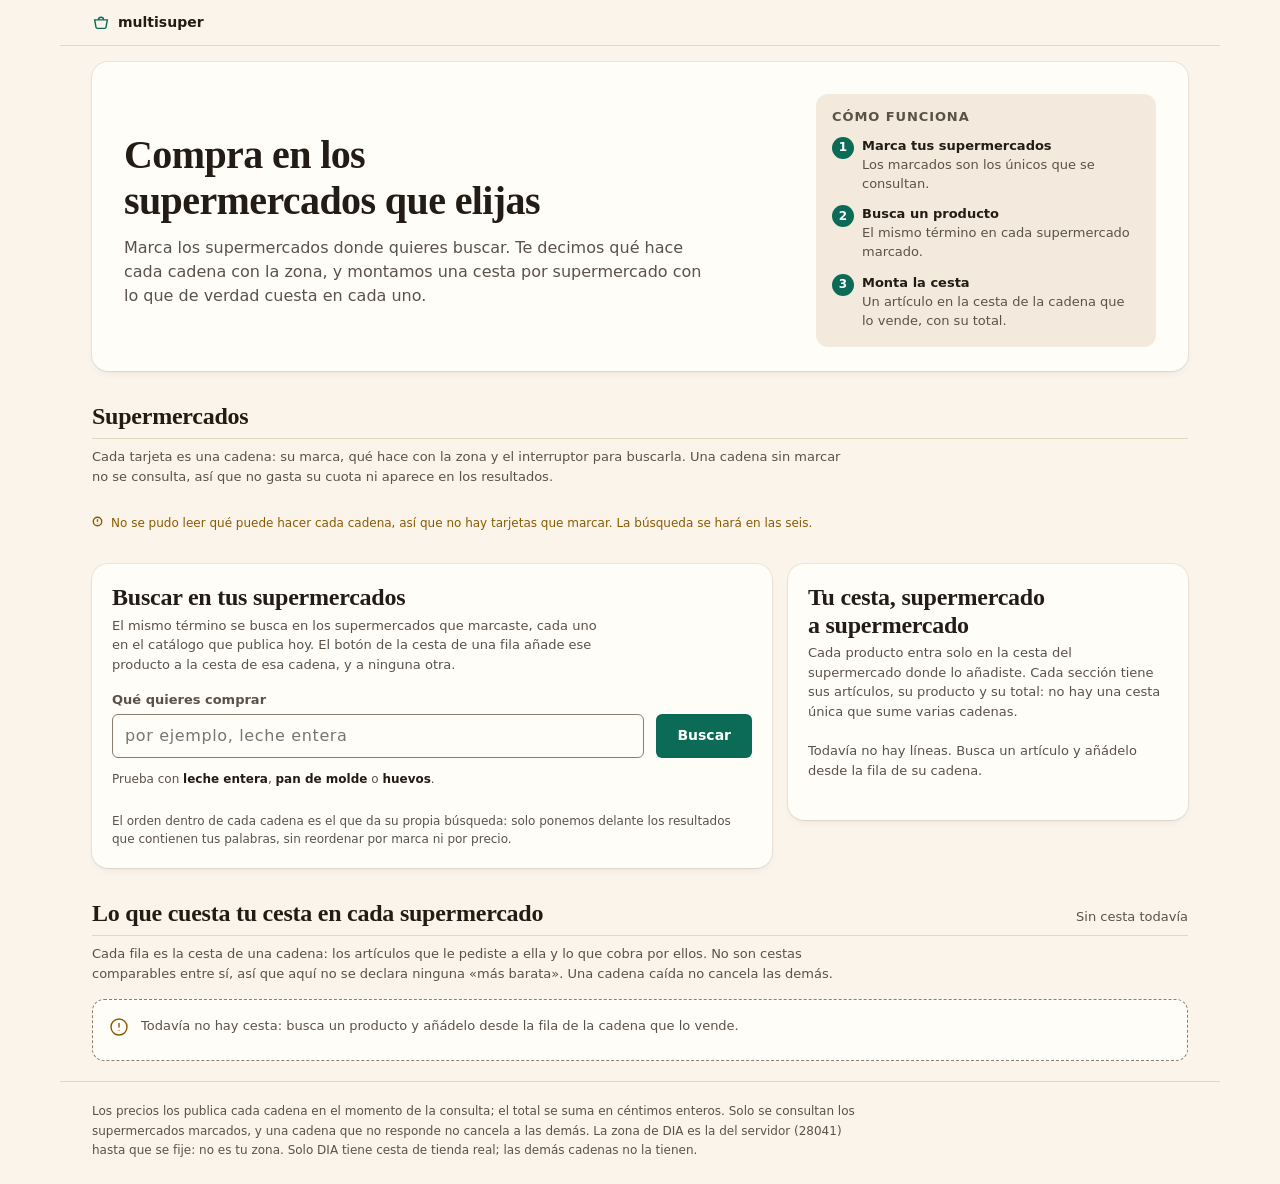
==== commit a94d1410: "feat(web): the supermarket cards are the search selector The postal-code step is gone. The six cards" ====
--- a/web/index.html
+++ b/web/index.html
@@ -49,52 +49,39 @@
     </svg>
     multisuper
   </p>
-  <p class="zone">Compras en <b id="zone-cp">tu zona</b></p>
 </header>
 
 <main id="main">
   <section class="hero" aria-labelledby="t">
     <div>
-      <h1 id="t">Compra en la tienda de tu barrio</h1>
-      <p class="lede">Dinos dónde estás y qué tienda de cada cadena quieres usar. Buscamos los precios que cada cadena publica hoy, y te decimos qué haría con tu zona cada una.</p>
-
-      <form class="postal-row" id="postal-form" novalidate>
-        <div class="field">
-          <label for="cp">Tu código postal</label>
-          <input id="cp" name="cp" type="text" inputmode="numeric" autocomplete="postal-code"
-                 maxlength="5" pattern="[0-9]{5}" aria-describedby="cp-fine">
-        </div>
-        <button class="btn btn-primary" type="submit">Ver tiendas cercanas</button>
-      </form>
-      <p class="fine" id="cp-fine">En esta fase el código postal no filtra precios: se guarda y cada tarjeta de abajo dice qué haría esa cadena con él.</p>
-      <p class="fine" id="cp-status" role="status"></p>
+      <h1 id="t">Compra en los supermercados que elijas</h1>
+      <p class="lede">Marca los supermercados donde quieres buscar. Te decimos qué hace cada cadena con la zona, y montamos una cesta por supermercado con lo que de verdad cuesta en cada uno.</p>
     </div>
 
     <div class="steps">
       <h2>Cómo funciona</h2>
       <ol>
-        <li><span><b>Escribes tu código postal</b>y ves la tienda más cercana de cada cadena.</span></li>
-        <li><span><b>Eliges tus tiendas</b>Una por cadena, la que te pilla de paso.</span></li>
-        <li><span><b>Montas la cesta</b>Con el producto que quieras en cada cadena y el total en cada una.</span></li>
+        <li><span><b>Marca tus supermercados</b>Los marcados son los únicos que se consultan.</span></li>
+        <li><span><b>Busca un producto</b>El mismo término en cada supermercado marcado.</span></li>
+        <li><span><b>Monta la cesta</b>Un artículo en la cesta de la cadena que lo vende, con su total.</span></li>
       </ol>
     </div>
   </section>
 
   <section class="sect" aria-labelledby="shops-h">
     <div class="sect-head">
-      <h2 id="shops-h">Tiendas cerca de <span id="cp-head">tu zona</span></h2>
-      <span class="tag">ejemplo</span>
-      <span class="hint" id="picked">Cargando tiendas…</span>
+      <h2 id="shops-h">Supermercados</h2>
+      <span class="hint" id="picked">Cargando supermercados…</span>
     </div>
-    <p class="sub">La tienda, la dirección y la distancia son un <strong>ejemplo</strong>: el localizador por cadena todavía no está en el modelo de datos. Lo que sí está comprobado es qué hace cada cadena con tu zona.</p>
+    <p class="sub">Cada tarjeta es una cadena: su marca, qué hace con la zona y el interruptor para buscarla. Una cadena sin marcar no se consulta, así que no gasta su cuota ni aparece en los resultados.</p>
     <ul class="shops" id="shops"></ul>
     <p class="warnline" id="shops-note" hidden></p>
   </section>
 
   <div class="bottom">
     <section class="panel" aria-labelledby="buscar-h">
-      <h2 id="buscar-h">Buscar en tus tiendas</h2>
-      <p class="sub">El mismo término se busca en las seis cadenas, cada una en el catálogo que publica hoy. El botón de la cesta de una fila añade ese producto a la cesta de esa cadena, y a ninguna otra.</p>
+      <h2 id="buscar-h">Buscar en tus supermercados</h2>
+      <p class="sub">El mismo término se busca en los supermercados que marcaste, cada uno en el catálogo que publica hoy. El botón de la cesta de una fila añade ese producto a la cesta de esa cadena, y a ninguna otra.</p>
       <form class="search-row" id="search-form" novalidate>
         <div class="field">
           <label for="q">Qué quieres comprar</label>
@@ -143,7 +130,7 @@
 </main>
 
 <footer>
-  <p>Los precios los publica cada cadena en el momento de la consulta; el total se suma en céntimos enteros. Las tiendas, direcciones y distancias son un <strong>ejemplo</strong> hasta que exista el localizador por cadena. La zona de DIA es la del servidor (28041) hasta que se fije: no es tu zona. Solo DIA tiene cesta de tienda real; las demás cadenas no la tienen.</p>
+  <p>Los precios los publica cada cadena en el momento de la consulta; el total se suma en céntimos enteros. Solo se consultan los supermercados marcados, y una cadena que no responde no cancela a las demás. La zona de DIA es la del servidor (28041) hasta que se fije: no es tu zona. Solo DIA tiene cesta de tienda real; las demás cadenas no la tienen.</p>
 </footer>
 
 <script src="app.js"></script>
--- a/web/styles.css
+++ b/web/styles.css
@@ -83,8 +83,6 @@
 .topbar{max-width:1160px;margin-inline:auto;padding:var(--sp-3) var(--sp-7);display:flex;align-items:center;gap:var(--sp-4);border-block-end:1px solid var(--line)}
 .brand{display:flex;align-items:center;gap:var(--sp-2);font-size:var(--text-ui);font-weight:600}
 .brand svg{display:block;color:var(--accent)}
-.topbar .zone{margin-inline-start:auto;font-size:var(--text-sm);color:var(--ink-2)}
-.topbar .zone b{color:var(--ink);font-variant-numeric:tabular-nums}
 
 main{max-width:1160px;margin-inline:auto;padding:var(--sp-2) var(--sp-7) 0}
 
@@ -113,13 +111,12 @@
 
 /* ---- hero ---- */
 .hero{
-  display:grid;grid-template-columns:minmax(0,1fr) 340px;gap:var(--sp-7);align-items:start;
+  display:grid;grid-template-columns:minmax(0,1fr) 340px;gap:var(--sp-7);align-items:center;
   background:var(--surface);border-radius:var(--r-3);box-shadow:var(--shadow-1);
   padding:var(--sp-7) var(--sp-7) var(--sp-6);margin-block-start:var(--sp-2);
 }
 .hero h1{max-width:22ch}
 .hero .lede{margin-block-start:var(--sp-3);max-width:58ch;color:var(--ink-2);text-wrap:pretty}
-.postal-row{display:flex;align-items:flex-end;gap:var(--sp-3);margin-block-start:var(--sp-5);flex-wrap:wrap}
 .field{display:flex;flex-direction:column;gap:var(--sp-1)}
 .field label{font-size:var(--text-sm);font-weight:600;color:var(--ink-2)}
 .field input{
@@ -129,8 +126,6 @@
 }
 .field input:hover{border-color:var(--accent)}
 .field input:focus-visible{outline:2px solid var(--focus);outline-offset:1px;border-color:var(--accent)}
-.hero .fine{margin-block-start:var(--sp-3);font-size:var(--text-xs);color:var(--ink-2);line-height:1.55;max-width:62ch}
-#cp-status{color:var(--accent);font-weight:600}
 .steps{background:var(--surface-2);border-radius:var(--r-2);padding:var(--sp-4)}
 .steps h2{font-family:var(--sans);font-size:var(--text-sm);text-transform:uppercase;letter-spacing:0.07em;color:var(--ink-2);font-weight:600}
 .steps ol{margin-block-start:var(--sp-3);display:flex;flex-direction:column;gap:var(--sp-3);counter-reset:s}
@@ -163,24 +158,28 @@
 .warnline{display:flex;align-items:flex-start;gap:var(--sp-2);margin-block-start:var(--sp-3);font-size:var(--text-xs);color:var(--warn);line-height:1.5}
 .warnline svg{flex:none;margin-block-start:2px}
 
-/* ---- store cards: 16px card, 16px padding, 6px inner controls ---- */
+/* ---- supermarket cards: mark on the left, the switch on its right ---- */
 .shops{display:grid;grid-template-columns:repeat(3,minmax(0,1fr));gap:var(--sp-3);margin-block-start:var(--sp-4)}
 .shop{
   background:var(--surface);border-radius:var(--r-3);box-shadow:var(--shadow-1);
   overflow:hidden;display:flex;flex-direction:column;
 }
-.shop-label{display:block;padding:var(--sp-4) var(--sp-4) var(--sp-3);cursor:pointer;flex:1}
-/* The check row is as tall with a control as without one, so every card in a row puts its
-   logo on the same baseline; the mechanism sentence reserves two lines and the foot sits
-   on the bottom edge, so a shorter card never floats its chip. */
-.shop-check{display:flex;align-items:center;gap:var(--sp-2);margin-block-end:var(--sp-2);min-height:18px}
+/* The mark owns the left column of every card (S16), so the six marks line up in a column
+   and the body — switch, price scope, mechanism — starts on the same edge in all of them. */
+.shop-label{
+  display:grid;grid-template-columns:72px minmax(0,1fr);gap:var(--sp-3);align-items:start;
+  padding:var(--sp-4) var(--sp-4) var(--sp-3);cursor:pointer;flex:1;
+}
+.shop-logo{display:block}
+.shop-logo .logo{height:24px;width:72px}
+.shop-body{display:flex;flex-direction:column;gap:var(--sp-1);min-width:0}
+/* The switch row and the mechanism line are the same height with or without a control, so
+   the foot of every card in a row sits on the same line. */
+.shop-check{display:flex;align-items:center;gap:var(--sp-2);min-height:18px}
 .shop-check input{width:18px;height:18px;margin:0;accent-color:var(--accent);flex:none}
 .shop-check .lab{font-size:var(--text-xs);color:var(--ink-2);font-weight:600;text-transform:uppercase;letter-spacing:0.05em}
-.shop-name{display:flex;align-items:center;justify-content:space-between;gap:var(--sp-3)}
-.shop .logo{height:24px}
-.shop-name .dist{font-size:var(--text-sm);color:var(--ink-2);white-space:nowrap;text-align:end}
-.shop .addr{display:block;margin-block-start:var(--sp-1);font-size:var(--text-sm);color:var(--ink-2)}
-.shop .cap{display:block;margin-block-start:var(--sp-2);font-size:var(--text-xs);color:var(--ink-2);line-height:1.5;min-height:3em}
+.shop .dist{font-size:var(--text-sm);color:var(--ink-2)}
+.shop .cap{display:block;font-size:var(--text-xs);color:var(--ink-2);line-height:1.5;min-height:3em}
 .shop.no-pick .shop-label{cursor:default}
 .shop-foot{display:flex;align-items:center;justify-content:space-between;gap:var(--sp-3);padding:0 var(--sp-4) var(--sp-3);flex-wrap:wrap}
 .shop-foot .tag{white-space:nowrap}
@@ -188,6 +187,7 @@
 .shop:has(input:checked){box-shadow:0 0 0 2px var(--accent),0 4px 12px -6px oklch(0.35 0.02 70 / 0.28)}
 .shop:has(input:checked) .shop-check .lab{color:var(--accent)}
 .shop.no-pick{background:var(--surface-2);box-shadow:none;border:1px dashed var(--line-strong)}
+.shop.no-pick .shop-logo .logo{opacity:0.55}
 
 /* ---- search + basket ---- */
 .bottom{display:grid;grid-template-columns:minmax(0,1fr) 400px;gap:var(--sp-4);margin-block-start:var(--sp-7);align-items:start}
@@ -277,7 +277,7 @@
 .stepper .q{min-width:26px;text-align:center;font-size:var(--text-ui);font-weight:600;font-variant-numeric:tabular-nums}
 .line-end{display:flex;align-items:center;gap:var(--sp-2)}
 
-/* ---- one basket per supermarket: the rows are separate baskets, never a ranking ---- */
+/* ---- supermarket rows are separate baskets, never a ranking ---- */
 .rank{margin-block-start:var(--sp-3);display:flex;flex-direction:column;gap:var(--sp-2)}
 .row{
   display:grid;grid-template-columns:minmax(0,1fr) auto;align-items:center;
@@ -288,10 +288,6 @@
 .row .who{display:flex;align-items:center;gap:var(--sp-3);min-width:0}
 .row .who .st{font-size:var(--text-xs);color:var(--ink-2);overflow:hidden;text-overflow:ellipsis;white-space:nowrap}
 .row .val{font-size:var(--text-lg);font-weight:600;font-variant-numeric:tabular-nums;text-align:end;justify-self:end}
-.row.is-out{background:var(--surface-2)}
-.row.is-out .logo{opacity:0.4}
-.row.is-out .st{text-decoration:line-through;text-decoration-thickness:from-font}
-.row.is-out .val{color:var(--ink-3);text-decoration:line-through;text-decoration-thickness:from-font}
 
 footer{max-width:1160px;margin-inline:auto;padding:var(--sp-5) var(--sp-7) var(--sp-6);margin-block-start:var(--sp-2);color:var(--ink-2);font-size:var(--text-xs);line-height:1.6;border-block-start:1px solid var(--line)}
 footer p{max-width:100ch}
